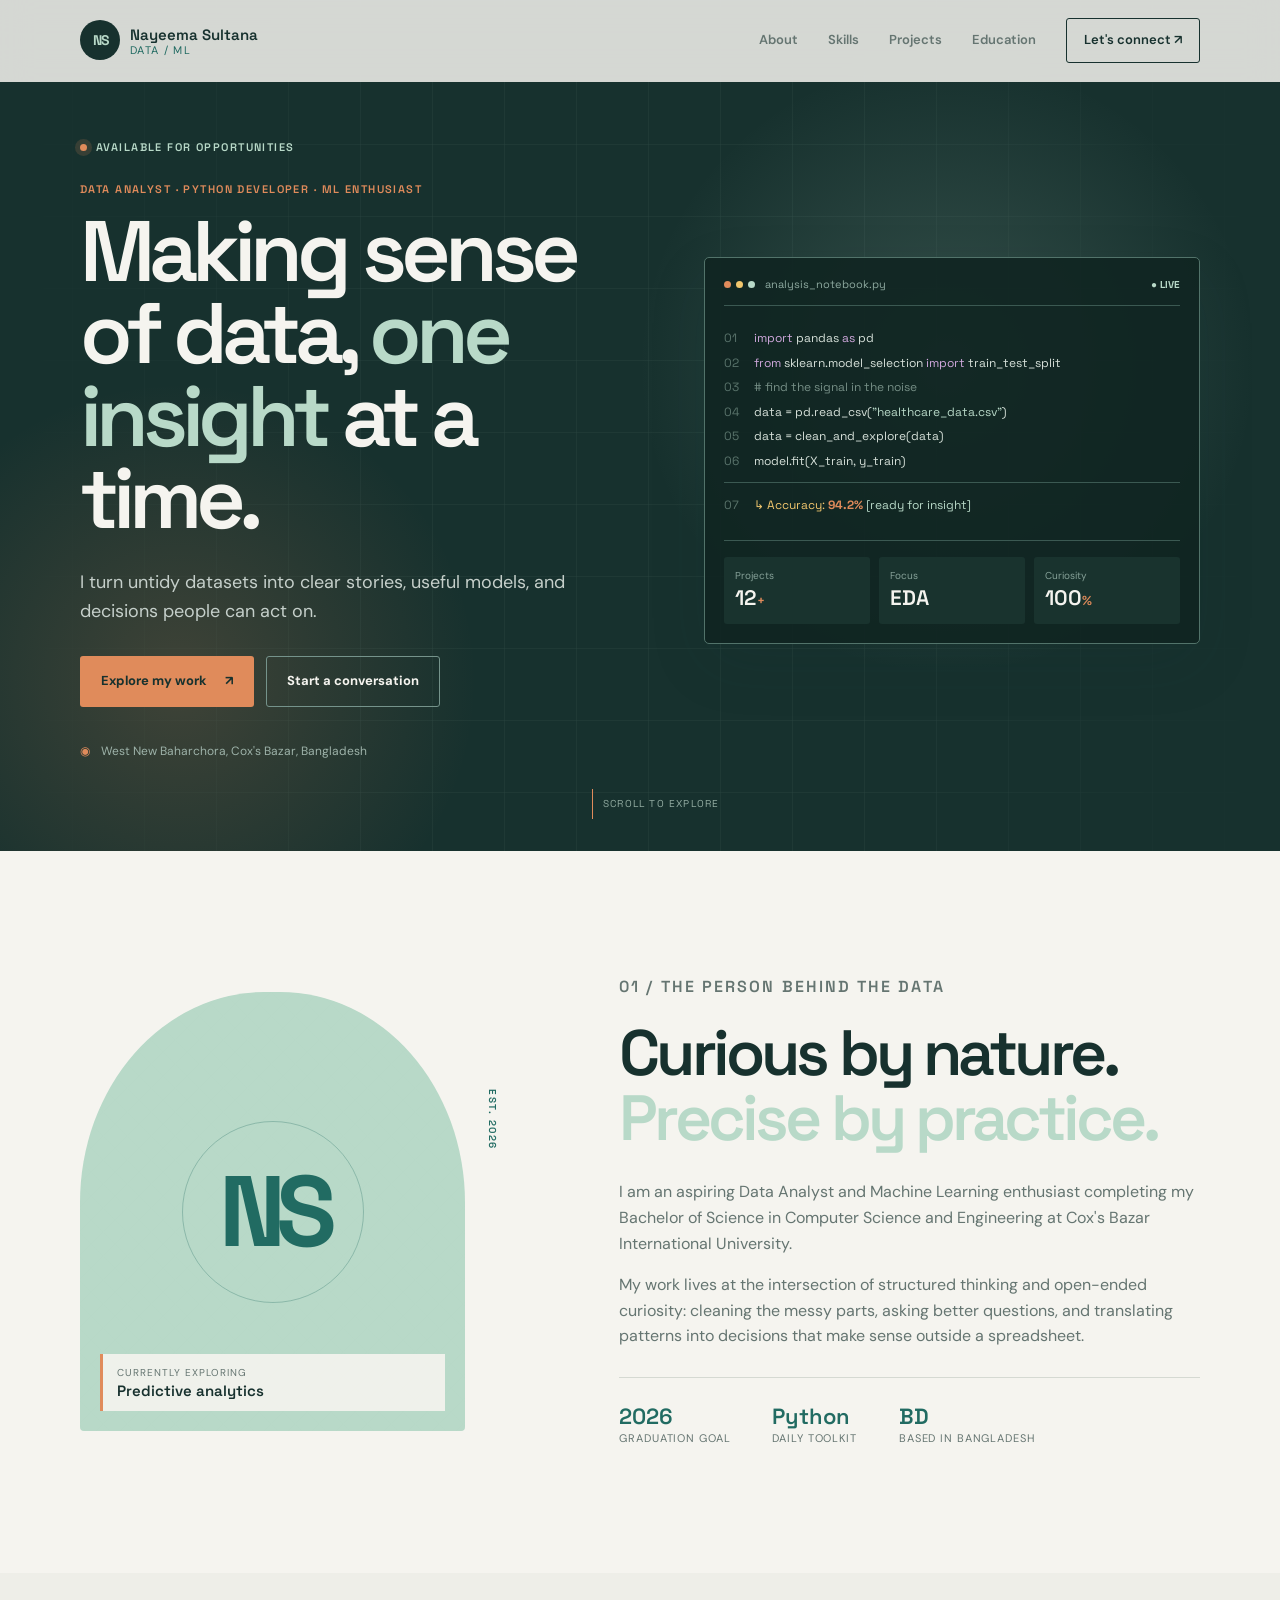
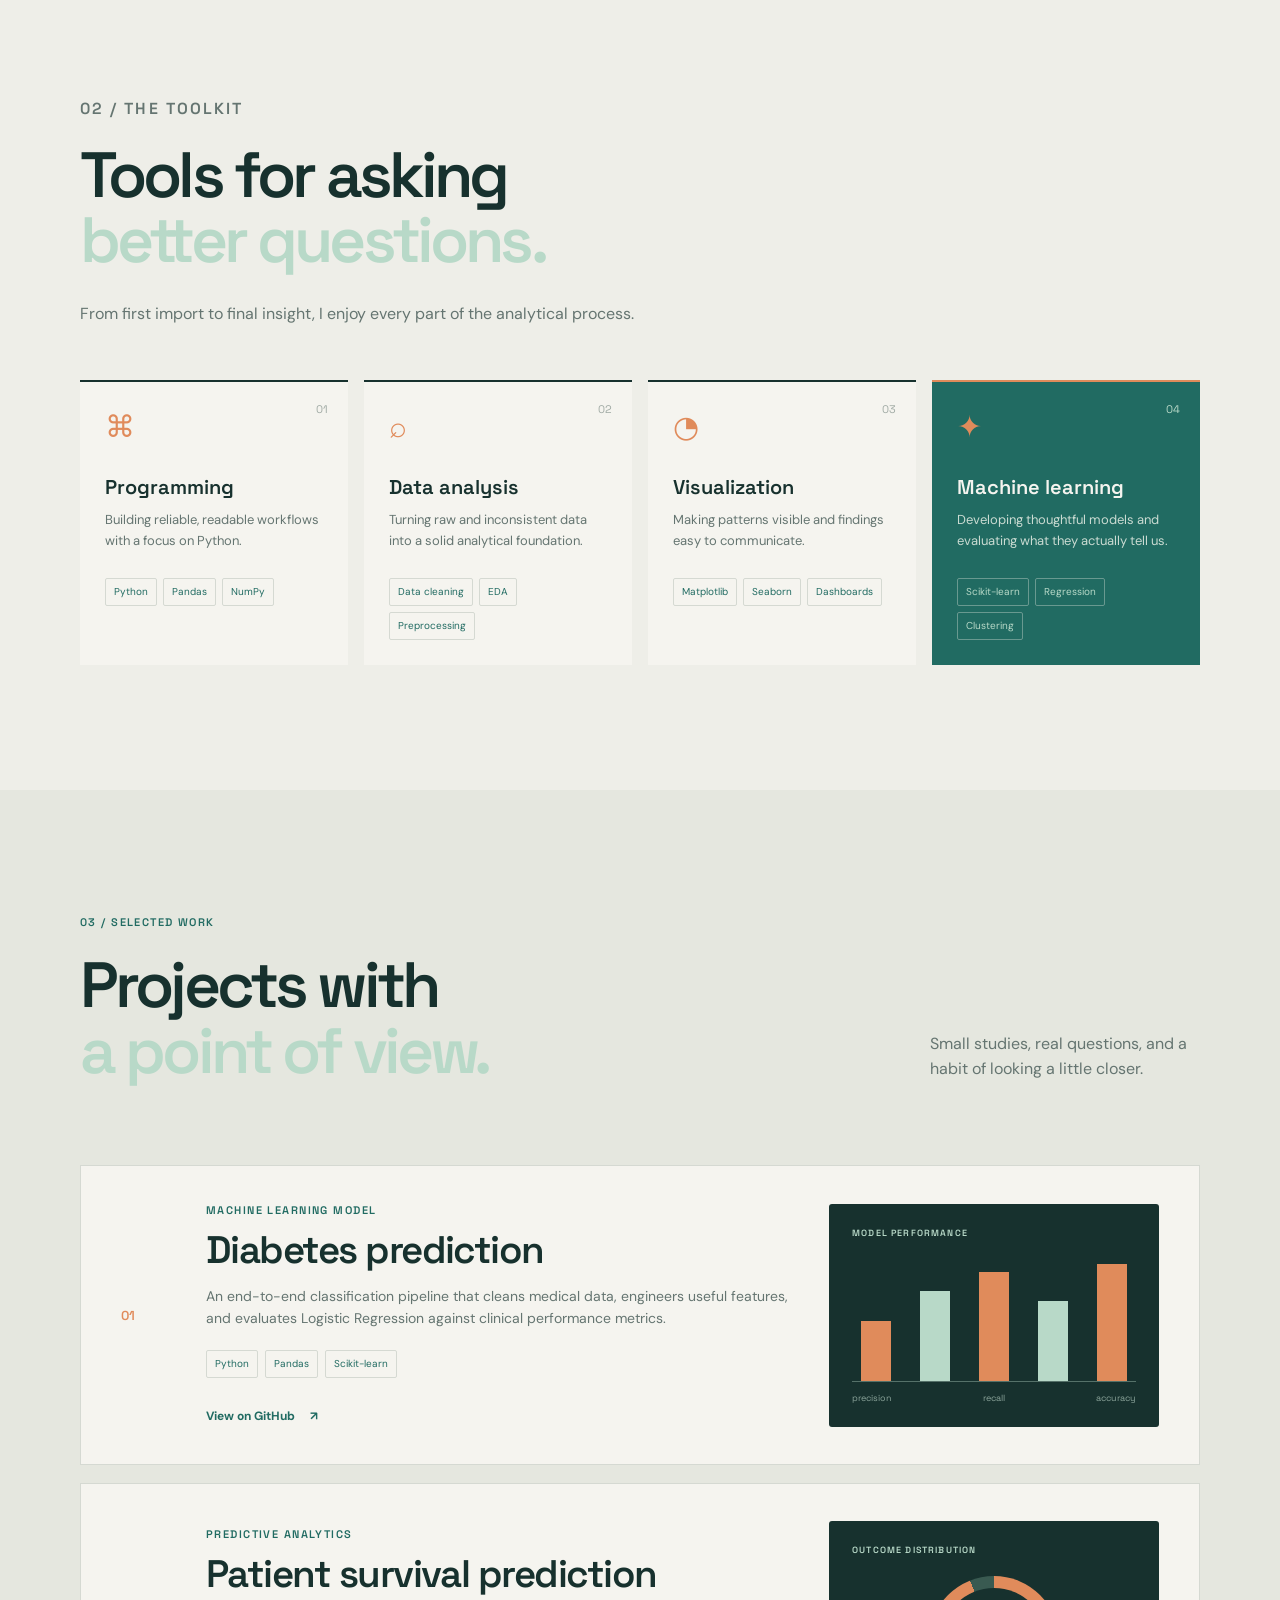
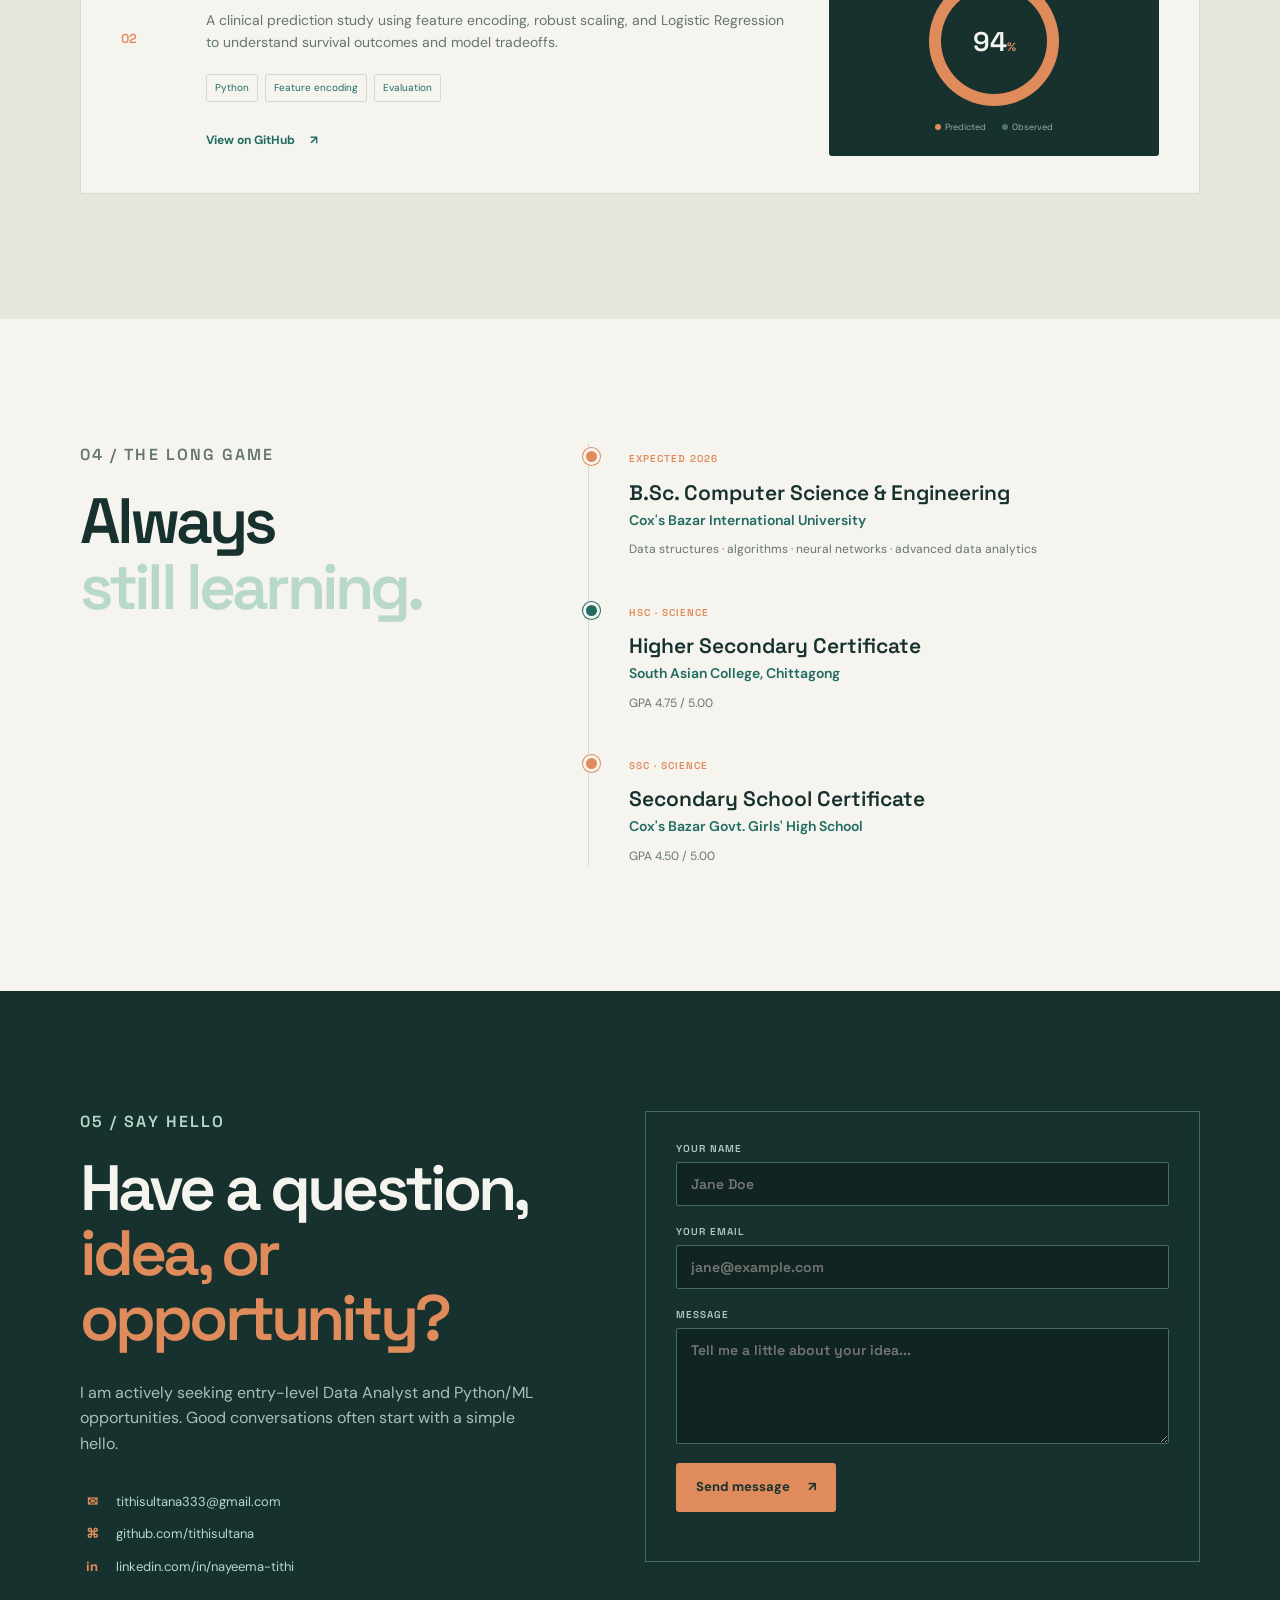
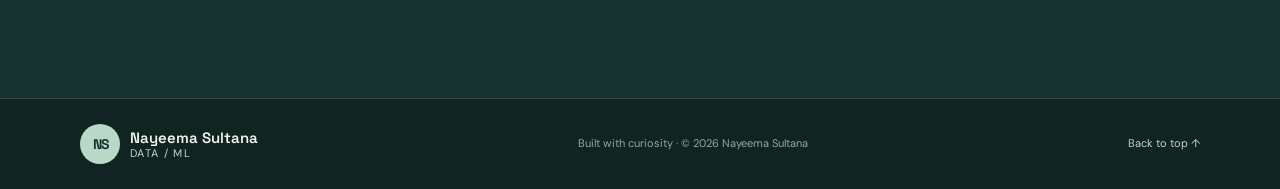
==== index.html @ 0ee525f5 "Created professional portfolio website" ====
<!doctype html>
<html lang="en">
<head>
  <meta charset="UTF-8">
  <meta name="viewport" content="width=device-width, initial-scale=1.0">
  <meta name="description" content="Portfolio of Nayeema Sultana, an aspiring data analyst and Python developer specializing in practical machine learning.">
  <meta name="theme-color" content="#102522">
  <title>Nayeema Sultana | Data Analyst &amp; ML Enthusiast</title>
  <link rel="preconnect" href="https://fonts.googleapis.com">
  <link rel="preconnect" href="https://fonts.gstatic.com" crossorigin>
  <link href="https://fonts.googleapis.com/css2?family=DM+Sans:wght@400;500;600;700&family=Space+Grotesk:wght@400;500;600;700&display=swap" rel="stylesheet">
  <link rel="stylesheet" href="style.css">
</head>
<body>
  <header class="site-header" id="top">
    <div class="container nav-wrap">
      <a class="brand" href="#top" aria-label="Nayeema Sultana home">
        <span class="brand-mark" aria-hidden="true">NS</span>
        <span class="brand-copy"><strong>Nayeema Sultana</strong><small>Data / ML</small></span>
      </a>
      <button class="menu-toggle" id="menu-toggle" type="button" aria-expanded="false" aria-controls="site-nav">
        <span class="sr-only">Toggle navigation</span><span class="menu-icon"></span>
      </button>
      <nav class="site-nav" id="site-nav" aria-label="Primary navigation">
        <a href="#about">About</a><a href="#skills">Skills</a><a href="#projects">Projects</a><a href="#education">Education</a><a class="nav-cta" href="#contact">Let's connect <span aria-hidden="true">↗</span></a>
      </nav>
    </div>
  </header>

  <main>
    <section class="hero" aria-labelledby="hero-title">
      <div class="hero-grid" aria-hidden="true"></div>
      <div class="container hero-layout">
        <div class="hero-copy reveal">
          <p class="eyebrow"><span class="status-dot"></span> Available for opportunities</p>
          <p class="kicker">Data analyst · Python developer · ML enthusiast</p>
          <h1 id="hero-title">Making sense of data, <em>one insight</em> at a time.</h1>
          <p class="hero-lede">I turn untidy datasets into clear stories, useful models, and decisions people can act on.</p>
          <div class="hero-actions"><a class="button button-primary" href="#projects">Explore my work <span aria-hidden="true">↗</span></a><a class="button button-quiet" href="#contact">Start a conversation</a></div>
          <p class="location"><span aria-hidden="true">◉</span> West New Baharchora, Cox's Bazar, Bangladesh</p>
        </div>
        <div class="workspace reveal reveal-delay" aria-label="Analytics workspace preview">
          <div class="workspace-top"><div class="window-dots"><i></i><i></i><i></i></div><span>analysis_notebook.py</span><b>● live</b></div>
          <div class="code-lines" aria-hidden="true">
            <p><span class="line-no">01</span><span class="purple">import</span> pandas <span class="purple">as</span> pd</p>
            <p><span class="line-no">02</span><span class="purple">from</span> sklearn.model_selection <span class="purple">import</span> train_test_split</p>
            <p class="comment"><span class="line-no">03</span># find the signal in the noise</p>
            <p><span class="line-no">04</span>data = pd.read_csv(<span class="green">"healthcare_data.csv"</span>)</p>
            <p><span class="line-no">05</span>data = clean_and_explore(data)</p>
            <p><span class="line-no">06</span>model.fit(X_train, y_train)</p>
            <p class="result"><span class="line-no">07</span>↳ Accuracy: <strong>94.2%</strong> <span class="green">[ready for insight]</span></p>
          </div>
          <div class="workspace-stats"><div><small>Projects</small><strong>12<span>+</span></strong></div><div><small>Focus</small><strong>EDA</strong></div><div><small>Curiosity</small><strong>100<span>%</span></strong></div></div>
        </div>
      </div>
      <a class="scroll-cue" href="#about" aria-label="Scroll to about section"><span></span> Scroll to explore</a>
    </section>

    <section class="section about" id="about" aria-labelledby="about-title">
      <div class="container about-layout">
        <div class="portrait-wrap reveal"><div class="portrait"><div class="portrait-grid"></div><span class="portrait-initials">NS</span><div class="portrait-caption"><span>Currently exploring</span><strong>Predictive analytics</strong></div></div><span class="orbit-label">EST. 2026</span></div>
        <div class="section-copy reveal reveal-delay"><p class="section-label">01 / The person behind the data</p><h2 id="about-title">Curious by nature.<br><em>Precise by practice.</em></h2><p>I am an aspiring Data Analyst and Machine Learning enthusiast completing my Bachelor of Science in Computer Science and Engineering at Cox's Bazar International University.</p><p>My work lives at the intersection of structured thinking and open-ended curiosity: cleaning the messy parts, asking better questions, and translating patterns into decisions that make sense outside a spreadsheet.</p><div class="fact-row"><div><strong>2026</strong><span>Graduation goal</span></div><div><strong>Python</strong><span>Daily toolkit</span></div><div><strong>BD</strong><span>Based in Bangladesh</span></div></div></div>
      </div>
    </section>

    <section class="section skills" id="skills" aria-labelledby="skills-title">
      <div class="container"><div class="section-heading reveal"><p class="section-label">02 / The toolkit</p><h2 id="skills-title">Tools for asking<br><em>better questions.</em></h2><p>From first import to final insight, I enjoy every part of the analytical process.</p></div><div class="skills-grid">
        <article class="skill-card reveal"><span class="skill-number">01</span><div class="skill-icon">⌘</div><h3>Programming</h3><p>Building reliable, readable workflows with a focus on Python.</p><div class="tags"><span>Python</span><span>Pandas</span><span>NumPy</span></div></article>
        <article class="skill-card reveal reveal-delay"><span class="skill-number">02</span><div class="skill-icon">⌕</div><h3>Data analysis</h3><p>Turning raw and inconsistent data into a solid analytical foundation.</p><div class="tags"><span>Data cleaning</span><span>EDA</span><span>Preprocessing</span></div></article>
        <article class="skill-card reveal reveal-delay-2"><span class="skill-number">03</span><div class="skill-icon">◔</div><h3>Visualization</h3><p>Making patterns visible and findings easy to communicate.</p><div class="tags"><span>Matplotlib</span><span>Seaborn</span><span>Dashboards</span></div></article>
        <article class="skill-card skill-card-accent reveal reveal-delay-3"><span class="skill-number">04</span><div class="skill-icon">✦</div><h3>Machine learning</h3><p>Developing thoughtful models and evaluating what they actually tell us.</p><div class="tags"><span>Scikit-learn</span><span>Regression</span><span>Clustering</span></div></article>
      </div></div>
    </section>

    <section class="section projects" id="projects" aria-labelledby="projects-title">
      <div class="container"><div class="section-heading project-heading reveal"><div><p class="section-label">03 / Selected work</p><h2 id="projects-title">Projects with<br><em>a point of view.</em></h2></div><p>Small studies, real questions, and a habit of looking a little closer.</p></div>
        <div class="project-list">
          <article class="project reveal"><div class="project-index">01</div><div class="project-content"><p class="project-type">Machine learning model</p><h3>Diabetes prediction</h3><p>An end-to-end classification pipeline that cleans medical data, engineers useful features, and evaluates Logistic Regression against clinical performance metrics.</p><div class="project-meta"><span>Python</span><span>Pandas</span><span>Scikit-learn</span></div><a class="text-link" href="https://github.com/tithisultana" target="_blank" rel="noreferrer">View on GitHub <span aria-hidden="true">↗</span></a></div><div class="project-visual diabetes-visual" aria-label="Stylized model evaluation chart"><div class="chart-label">MODEL PERFORMANCE</div><div class="chart-bars"><i style="height:48%"></i><i style="height:72%"></i><i style="height:88%"></i><i style="height:64%"></i><i style="height:94%"></i></div><div class="chart-axis"><span>precision</span><span>recall</span><span>accuracy</span></div></div></article>
          <article class="project reveal"><div class="project-index">02</div><div class="project-content"><p class="project-type">Predictive analytics</p><h3>Patient survival prediction</h3><p>A clinical prediction study using feature encoding, robust scaling, and Logistic Regression to understand survival outcomes and model tradeoffs.</p><div class="project-meta"><span>Python</span><span>Feature encoding</span><span>Evaluation</span></div><a class="text-link" href="https://github.com/tithisultana" target="_blank" rel="noreferrer">View on GitHub <span aria-hidden="true">↗</span></a></div><div class="project-visual survival-visual" aria-label="Stylized prediction distribution chart"><div class="chart-label">OUTCOME DISTRIBUTION</div><div class="ring-chart"><span>94<small>%</small></span></div><div class="ring-legend"><span><i class="legend-a"></i>Predicted</span><span><i class="legend-b"></i>Observed</span></div></div></article>
        </div>
      </div>
    </section>

    <section class="section education" id="education" aria-labelledby="education-title"><div class="container education-layout"><div class="section-heading reveal"><p class="section-label">04 / The long game</p><h2 id="education-title">Always<br><em>still learning.</em></h2></div><div class="timeline reveal reveal-delay"><article><span class="timeline-date">Expected 2026</span><h3>B.Sc. Computer Science &amp; Engineering</h3><p>Cox's Bazar International University</p><small>Data structures · algorithms · neural networks · advanced data analytics</small></article><article><span class="timeline-date">HSC · Science</span><h3>Higher Secondary Certificate</h3><p>South Asian College, Chittagong</p><small>GPA 4.75 / 5.00</small></article><article><span class="timeline-date">SSC · Science</span><h3>Secondary School Certificate</h3><p>Cox's Bazar Govt. Girls' High School</p><small>GPA 4.50 / 5.00</small></article></div></div></section>

    <section class="contact" id="contact" aria-labelledby="contact-title"><div class="container contact-layout"><div class="contact-copy reveal"><p class="section-label">05 / Say hello</p><h2 id="contact-title">Have a question,<br><em>idea, or opportunity?</em></h2><p>I am actively seeking entry-level Data Analyst and Python/ML opportunities. Good conversations often start with a simple hello.</p><div class="contact-links"><a href="mailto:tithisultana333@gmail.com"><span>✉</span> tithisultana333@gmail.com</a><a href="https://github.com/tithisultana" target="_blank" rel="noreferrer"><span>⌘</span> github.com/tithisultana</a><a href="https://www.linkedin.com/in/nayeema-tithi-5b7269330" target="_blank" rel="noreferrer"><span>in</span> linkedin.com/in/nayeema-tithi</a></div></div><form class="contact-form reveal reveal-delay" id="contact-form"><label for="name">Your name<input id="name" name="name" type="text" autocomplete="name" required placeholder="Jane Doe"></label><label for="email">Your email<input id="email" name="email" type="email" autocomplete="email" required placeholder="jane@example.com"></label><label for="message">Message<textarea id="message" name="message" rows="5" required placeholder="Tell me a little about your idea..."></textarea></label><button class="button button-primary" type="submit">Send message <span aria-hidden="true">↗</span></button><p class="form-status" id="form-status" role="status"></p></form></div></section>
  </main>

  <footer class="site-footer"><div class="container footer-wrap"><a class="brand" href="#top"><span class="brand-mark" aria-hidden="true">NS</span><span class="brand-copy"><strong>Nayeema Sultana</strong><small>Data / ML</small></span></a><p>Built with curiosity · © 2026 Nayeema Sultana</p><a class="back-top" href="#top">Back to top ↑</a></div></footer>
  <script src="script.js"></script>
</body>
</html>
---- style.css ----
:root{--ink:#17312e;--muted:#657571;--paper:#f5f4ef;--card:#eeeee8;--line:#d5d9d2;--teal:#216b62;--mint:#b8d9c8;--orange:#e08b5b;--yellow:#f1c66d;--white:#fff;--shadow:0 20px 60px rgba(23,49,46,.1)}
*{box-sizing:border-box}html{scroll-behavior:smooth}body{margin:0;background:var(--paper);color:var(--ink);font-family:'DM Sans',sans-serif;line-height:1.6}a{color:inherit;text-decoration:none}button,input,textarea{font:inherit}.container{width:min(1120px,calc(100% - 48px));margin-inline:auto}.sr-only{position:absolute;width:1px;height:1px;padding:0;margin:-1px;overflow:hidden;clip:rect(0,0,0,0);white-space:nowrap;border:0}.site-header{position:fixed;inset:0 0 auto;z-index:10;padding:18px 0;background:rgba(245,244,239,.86);backdrop-filter:blur(16px);border-bottom:1px solid transparent;transition:.3s}.site-header.scrolled{border-color:var(--line);padding-block:12px;box-shadow:0 8px 30px rgba(23,49,46,.06)}.nav-wrap,.footer-wrap{display:flex;align-items:center;justify-content:space-between}.brand{display:flex;align-items:center;gap:10px}.brand-mark{display:grid;place-items:center;width:40px;height:40px;background:var(--ink);color:var(--mint);font:700 14px 'Space Grotesk';letter-spacing:-1px;border-radius:50%}.brand-copy{display:grid;line-height:1.15}.brand-copy strong{font:600 15px 'Space Grotesk'}.brand-copy small{font-size:11px;color:var(--teal);letter-spacing:.12em;text-transform:uppercase}.site-nav{display:flex;align-items:center;gap:30px;font-size:13px;font-weight:600;color:var(--muted)}.site-nav a{transition:color .2s}.site-nav a:hover{color:var(--teal)}.nav-cta{padding:11px 17px;border:1px solid var(--ink);color:var(--ink);border-radius:3px}.menu-toggle{display:none;background:none;border:0;color:var(--ink);padding:8px}.menu-icon,.menu-icon:before,.menu-icon:after{display:block;width:23px;height:2px;background:currentColor;transition:.2s}.menu-icon:before,.menu-icon:after{content:'';position:relative}.menu-icon:before{top:-7px}.menu-icon:after{top:5px}
.hero{position:relative;display:flex;min-height:760px;align-items:center;overflow:hidden;background:var(--ink);color:var(--paper);padding:140px 0 90px}.hero:before{content:'';position:absolute;inset:0;background:radial-gradient(circle at 74% 43%,rgba(184,217,200,.19),transparent 29%),radial-gradient(circle at 14% 80%,rgba(224,139,91,.2),transparent 23%)}.hero-grid{position:absolute;inset:0;opacity:.12;background-image:linear-gradient(rgba(184,217,200,.4) 1px,transparent 1px),linear-gradient(90deg,rgba(184,217,200,.4) 1px,transparent 1px);background-size:72px 72px;mask-image:linear-gradient(90deg,transparent,black 30%,black 70%,transparent)}.hero-layout{position:relative;display:grid;grid-template-columns:1.05fr .95fr;gap:75px;align-items:center}.hero-copy{max-width:615px}.eyebrow,.kicker,.section-label,.project-type,.chart-label{font:600 11px 'Space Grotesk';letter-spacing:.13em;text-transform:uppercase}.eyebrow{display:flex;align-items:center;gap:9px;color:var(--mint);margin:0 0 28px}.status-dot{width:7px;height:7px;border-radius:50%;background:var(--orange);box-shadow:0 0 0 5px rgba(224,139,91,.16)}.kicker{color:var(--orange);margin:0 0 15px}.hero h1{max-width:680px;margin:0;font:600 clamp(3.3rem,6.7vw,6rem)/.96 'Space Grotesk';letter-spacing:-.07em}.hero h1 em,.section-heading em,.section-copy em,.contact h2 em{color:var(--mint);font-style:normal}.hero-lede{max-width:500px;color:#c5cfca;font-size:18px;margin:28px 0 30px}.hero-actions{display:flex;flex-wrap:wrap;gap:12px}.button{display:inline-flex;align-items:center;justify-content:center;gap:18px;padding:14px 20px;border:1px solid transparent;border-radius:3px;font-weight:700;font-size:13px;cursor:pointer;transition:.25s}.button-primary{background:var(--orange);color:var(--ink)}.button-primary:hover{background:var(--yellow);transform:translateY(-2px)}.button-quiet{border-color:#75938b;color:var(--paper)}.button-quiet:hover{border-color:var(--mint);color:var(--mint)}.location{color:#9db2a9;font-size:12px;margin:35px 0 0}.location span{color:var(--orange);margin-right:8px}.workspace{background:#102522e8;border:1px solid #52736a;border-radius:5px;padding:19px;box-shadow:var(--shadow);transform:rotate(2deg)}.workspace-top{display:flex;align-items:center;gap:10px;border-bottom:1px solid #3b5952;padding-bottom:14px;color:#8eaaa0;font:11px 'Space Grotesk'}.workspace-top>span{flex:1}.workspace-top b{color:var(--mint);font-size:10px;text-transform:uppercase}.window-dots{display:flex;gap:5px}.window-dots i{width:7px;height:7px;border-radius:50%;background:var(--orange)}.window-dots i:nth-child(2){background:var(--yellow)}.window-dots i:nth-child(3){background:var(--mint)}.code-lines{padding:20px 0 23px;font:12px/2.05 'Space Grotesk';color:#d7e1da}.code-lines p{margin:0}.line-no{display:inline-block;width:30px;color:#59736b}.purple{color:#d0a8dd}.green{color:var(--mint)}.comment{color:#758e85}.result{border-top:1px solid #3b5952;padding-top:10px;margin-top:8px!important;color:var(--yellow)}.result strong{color:var(--orange)}.workspace-stats{display:grid;grid-template-columns:repeat(3,1fr);gap:9px;border-top:1px solid #3b5952;padding-top:16px}.workspace-stats div{background:#19332e;padding:11px;border-radius:3px}.workspace-stats small{display:block;color:#86a198;font-size:10px}.workspace-stats strong{font:600 21px 'Space Grotesk';color:var(--paper)}.workspace-stats strong span{font-size:13px;color:var(--orange)}.scroll-cue{position:absolute;bottom:32px;left:calc(50% - 48px);color:#91aaa0;font:10px 'Space Grotesk';letter-spacing:.12em;text-transform:uppercase;display:flex;align-items:center;gap:10px}.scroll-cue span{height:30px;width:1px;background:var(--orange)}
.section{padding:125px 0}.about-layout{display:grid;grid-template-columns:.85fr 1.15fr;gap:110px;align-items:center}.portrait-wrap{position:relative;max-width:385px}.portrait{aspect-ratio:1/1.14;position:relative;display:flex;align-items:center;justify-content:center;overflow:hidden;background:var(--mint);border-radius:48% 48% 4px 4px}.portrait:after{content:'';position:absolute;width:180px;height:180px;border:1px solid rgba(33,107,98,.3);border-radius:50%}.portrait-grid{position:absolute;inset:0;opacity:.35;background:linear-gradient(135deg,transparent 46%,rgba(33,107,98,.25) 47%,transparent 48%),linear-gradient(45deg,transparent 46%,rgba(33,107,98,.25) 47%,transparent 48%);background-size:24px 24px}.portrait-initials{position:relative;z-index:1;font:700 100px 'Space Grotesk';letter-spacing:-.1em;color:var(--teal)}.portrait-caption{position:absolute;z-index:2;bottom:20px;left:20px;right:20px;background:rgba(245,244,239,.9);padding:11px 14px;border-left:3px solid var(--orange)}.portrait-caption span,.portrait-caption strong{display:block}.portrait-caption span{font-size:10px;text-transform:uppercase;color:var(--muted);letter-spacing:.1em}.portrait-caption strong{font:600 15px 'Space Grotesk'}.orbit-label{position:absolute;right:-34px;top:22%;writing-mode:vertical-rl;color:var(--teal);font:600 10px 'Space Grotesk';letter-spacing:.15em}.section-label{color:var(--teal);margin:0 0 24px}.section-copy h2,.section-heading h2,.contact h2{font:600 clamp(2.5rem,5vw,4.3rem)/1.02 'Space Grotesk';letter-spacing:-.06em;margin:0 0 28px}.section-copy p,.section-heading>p,.contact-copy>p{color:var(--muted);max-width:590px;font-size:16px}.fact-row{display:flex;gap:42px;padding-top:24px;margin-top:28px;border-top:1px solid var(--line)}.fact-row strong,.fact-row span{display:block}.fact-row strong{font:600 22px 'Space Grotesk';color:var(--teal)}.fact-row span{font-size:11px;color:var(--muted);text-transform:uppercase;letter-spacing:.08em}.skills{background:var(--card)}.section-heading{max-width:620px;margin-bottom:53px}.skills-grid{display:grid;grid-template-columns:repeat(4,1fr);gap:16px}.skill-card{position:relative;background:var(--paper);padding:25px;min-height:280px;border-top:2px solid var(--ink);transition:.25s}.skill-card:hover{transform:translateY(-6px);box-shadow:var(--shadow)}.skill-card-accent{background:var(--teal);color:var(--paper);border-color:var(--orange)}.skill-number{position:absolute;right:20px;top:20px;color:#a0aaa4;font:11px 'Space Grotesk'}.skill-card-accent .skill-number{color:var(--mint)}.skill-icon{color:var(--orange);font:30px 'Space Grotesk';margin-bottom:28px}.skill-card h3{font:600 20px 'Space Grotesk';margin:0 0 10px}.skill-card p{font-size:13px;color:var(--muted);margin:0 0 27px}.skill-card-accent p{color:#cadbd2}.tags{display:flex;flex-wrap:wrap;gap:6px}.tags span,.project-meta span{padding:5px 8px;border:1px solid var(--line);font-size:10px;color:var(--teal);border-radius:2px}.skill-card-accent .tags span{border-color:#699990;color:var(--mint)}
.projects{background:#e5e7df}.project-heading{display:flex;justify-content:space-between;align-items:end;max-width:none}.project-heading>p{max-width:270px;margin:0 0 30px}.project-list{display:grid;gap:18px}.project{display:grid;grid-template-columns:55px 1fr 330px;gap:30px;background:var(--paper);padding:37px 40px;border:1px solid var(--line);align-items:center}.project-index{color:var(--orange);font:600 13px 'Space Grotesk'}.project-type{color:var(--teal);margin:0 0 12px}.project h3{font:600 clamp(1.6rem,3vw,2.4rem)/1.1 'Space Grotesk';letter-spacing:-.04em;margin:0 0 14px}.project-content>p:not(.project-type){color:var(--muted);font-size:14px;max-width:590px;margin:0 0 20px}.project-meta{display:flex;flex-wrap:wrap;gap:7px;margin-bottom:24px}.text-link{color:var(--teal);font-weight:700;font-size:12px}.text-link span{margin-left:12px}.project-visual{min-height:220px;background:var(--ink);padding:23px;color:var(--paper);border-radius:3px;position:relative}.chart-label{color:var(--mint);font-size:9px}.chart-bars{display:flex;height:125px;align-items:end;justify-content:space-around;gap:12px;border-bottom:1px solid #557169;margin-top:18px}.chart-bars i{width:30px;background:var(--orange);display:block}.chart-bars i:nth-child(2n){background:var(--mint)}.chart-axis{display:flex;justify-content:space-between;color:#8ca59b;font:9px 'Space Grotesk';margin-top:10px}.ring-chart{display:grid;place-items:center;width:130px;height:130px;margin:20px auto 15px;border-radius:50%;background:conic-gradient(var(--orange) 0 94%,#395a51 94%);position:relative}.ring-chart:after{content:'';position:absolute;inset:12px;background:var(--ink);border-radius:50%}.ring-chart span{position:relative;z-index:1;font:600 27px 'Space Grotesk'}.ring-chart small{font-size:12px;color:var(--orange)}.ring-legend{display:flex;justify-content:center;gap:16px;color:#9bb0a7;font:9px 'Space Grotesk'}.ring-legend i{display:inline-block;width:6px;height:6px;border-radius:50%;margin-right:4px;background:var(--orange)}.ring-legend .legend-b{background:#52736a}
.education{background:var(--paper)}.education-layout{display:grid;grid-template-columns:.8fr 1.2fr;gap:100px}.timeline{border-left:1px solid var(--line);padding-left:40px;display:grid;gap:38px}.timeline article{position:relative}.timeline article:before{content:'';position:absolute;left:-46px;top:4px;width:11px;height:11px;border:3px solid var(--paper);background:var(--orange);box-shadow:0 0 0 1px var(--orange);border-radius:50%}.timeline article:nth-child(2):before{background:var(--teal);box-shadow:0 0 0 1px var(--teal)}.timeline-date{color:var(--orange);font:600 10px 'Space Grotesk';letter-spacing:.1em;text-transform:uppercase}.timeline h3{font:600 21px 'Space Grotesk';margin:9px 0 3px}.timeline p{color:var(--teal);margin:0;font-size:14px;font-weight:600}.timeline small{display:block;color:var(--muted);margin-top:9px;font-size:12px}.contact{background:var(--ink);color:var(--paper);padding:120px 0}.contact-layout{display:grid;grid-template-columns:.9fr 1.1fr;gap:110px;align-items:start}.contact .section-label{color:var(--mint)}.contact h2 em{color:var(--orange)}.contact-copy>p{color:#adbeb6}.contact-links{display:grid;gap:12px;margin-top:35px}.contact-links a{color:var(--mint);font-size:13px}.contact-links span{display:inline-grid;place-items:center;width:24px;margin-right:9px;color:var(--orange);font-weight:700}.contact-form{background:#17312e;padding:30px;border:1px solid #476961;display:grid;gap:19px}.contact-form label{display:grid;gap:7px;color:#b6c7bf;font:600 10px 'Space Grotesk';letter-spacing:.1em;text-transform:uppercase}.contact-form input,.contact-form textarea{width:100%;border:1px solid #4a6b62;background:#102522;color:var(--paper);border-radius:2px;padding:12px 14px;outline:none;font-size:14px;letter-spacing:normal;text-transform:none;resize:vertical}.contact-form input:focus,.contact-form textarea:focus{border-color:var(--orange)}.contact-form .button{border:0;width:max-content}.form-status{color:var(--mint);font-size:12px;margin:0}.site-footer{background:#102522;color:#90aaa0;padding:25px 0;border-top:1px solid #304c45}.site-footer .brand-mark{background:var(--mint);color:var(--ink)}.site-footer .brand-copy strong{color:var(--paper)}.site-footer .brand-copy small{color:var(--mint)}.site-footer p{font-size:11px}.back-top{font-size:11px;color:var(--mint)}.reveal{opacity:0;transform:translateY(18px);transition:opacity .7s ease,transform .7s ease}.reveal.visible{opacity:1;transform:none}.reveal-delay{transition-delay:.12s}.reveal-delay-2{transition-delay:.22s}.reveal-delay-3{transition-delay:.32s}
@media(max-width:850px){.container{width:min(100% - 36px,620px)}.site-nav{display:none;position:absolute;top:72px;left:0;right:0;padding:20px 18px 25px;background:var(--paper);border-bottom:1px solid var(--line);box-shadow:0 15px 25px rgba(23,49,46,.08);align-items:stretch;flex-direction:column;gap:17px}.site-nav.open{display:flex}.nav-cta{text-align:center}.menu-toggle{display:block}.hero{min-height:auto;padding:150px 0 100px}.hero-layout{grid-template-columns:1fr;gap:65px}.workspace{max-width:590px;transform:none}.scroll-cue{display:none}.about-layout,.education-layout,.contact-layout{grid-template-columns:1fr;gap:55px}.portrait-wrap{margin:auto}.skills-grid{grid-template-columns:repeat(2,1fr)}.project{grid-template-columns:35px 1fr;padding:28px 25px;gap:15px}.project-visual{grid-column:2}.project-heading{display:block}.project-heading>p{margin:0}.contact-layout{gap:45px}}
@media(max-width:520px){.container{width:calc(100% - 32px)}.hero h1{font-size:3.2rem}.hero-lede{font-size:16px}.hero-actions{display:grid}.button{width:100%}.workspace{padding:14px}.code-lines{font-size:10px;overflow:auto}.workspace-stats strong{font-size:17px}.section{padding:85px 0}.section-copy h2,.section-heading h2,.contact h2{font-size:2.8rem}.fact-row{gap:17px}.fact-row strong{font-size:18px}.fact-row span{font-size:9px}.skills-grid{grid-template-columns:1fr}.skill-card{min-height:0}.project{grid-template-columns:1fr}.project-index{margin-bottom:-12px}.project-visual{grid-column:1}.project h3{font-size:1.8rem}.site-footer .footer-wrap{align-items:flex-start;gap:19px;flex-wrap:wrap}.site-footer p{order:3;width:100%;margin:0}}
@media(prefers-reduced-motion:reduce){html{scroll-behavior:auto}.reveal{opacity:1;transform:none;transition:none}.workspace,.button,.skill-card{transition:none}}
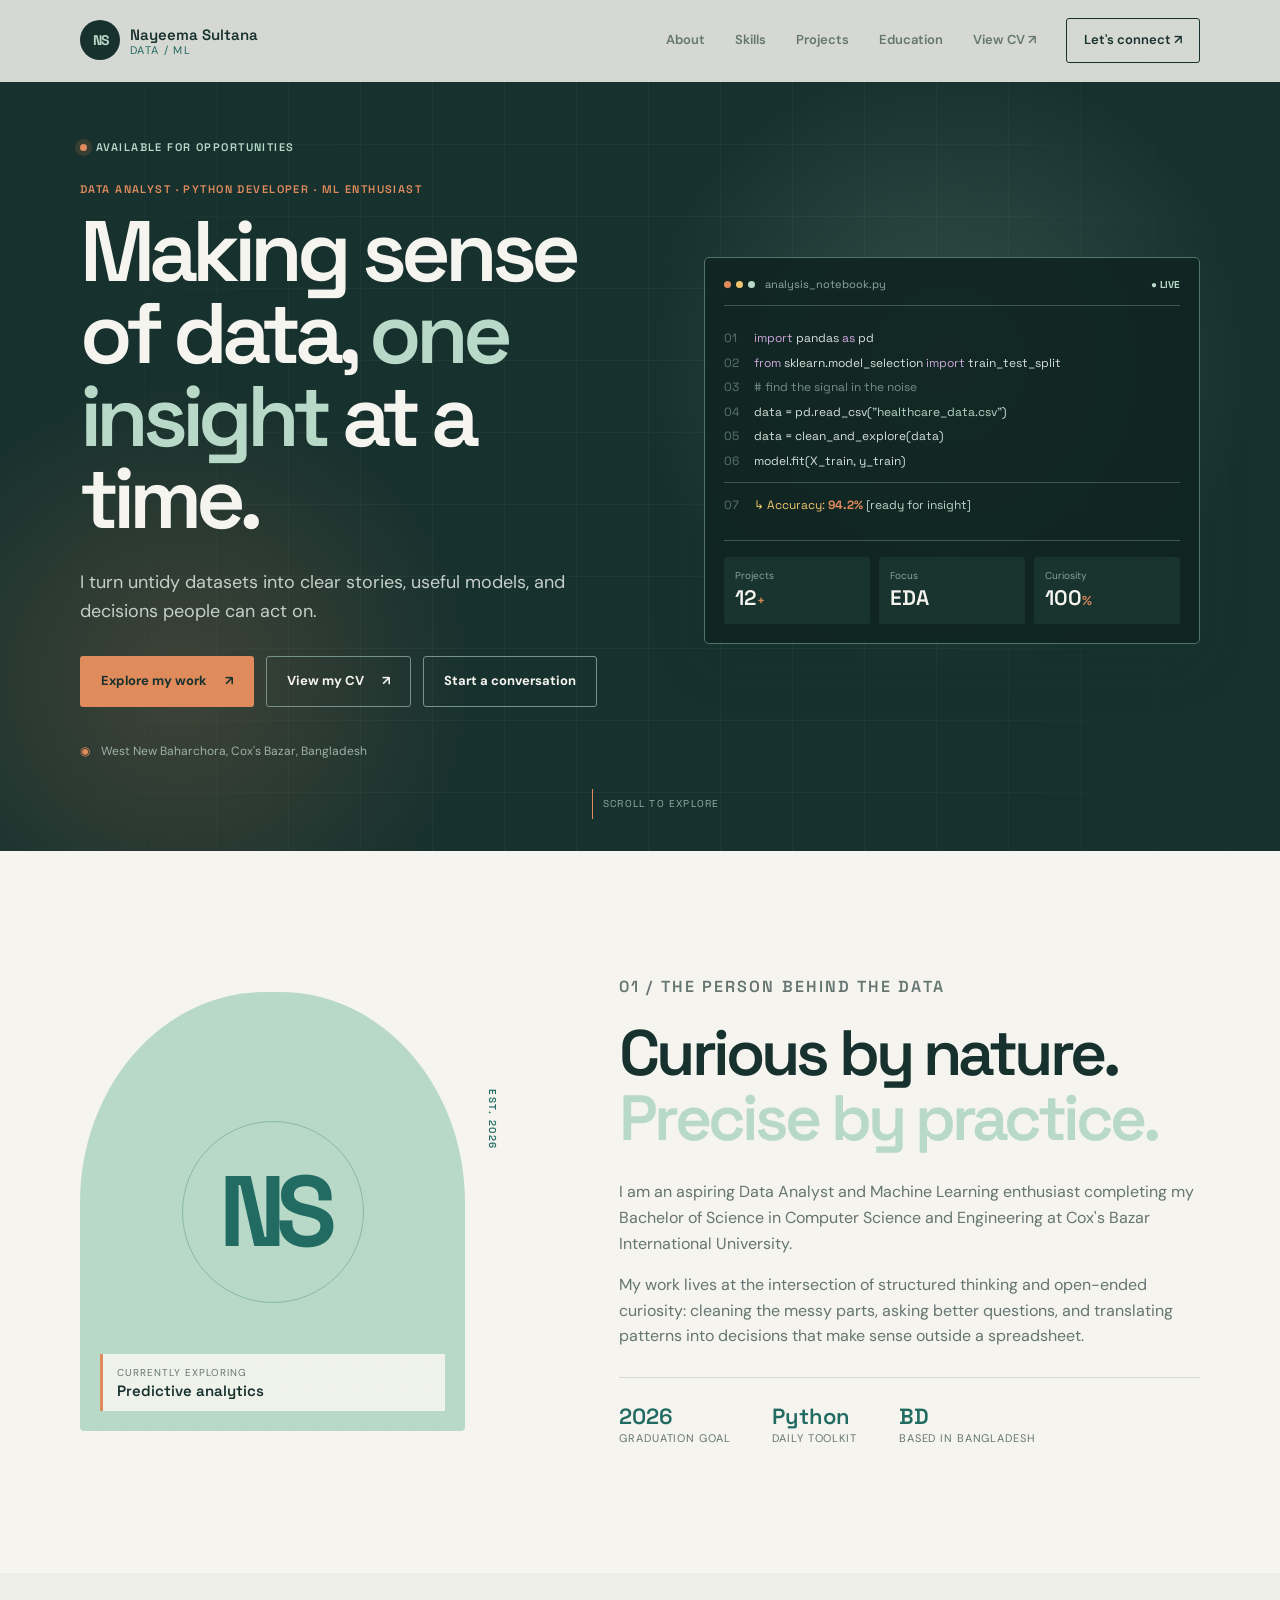
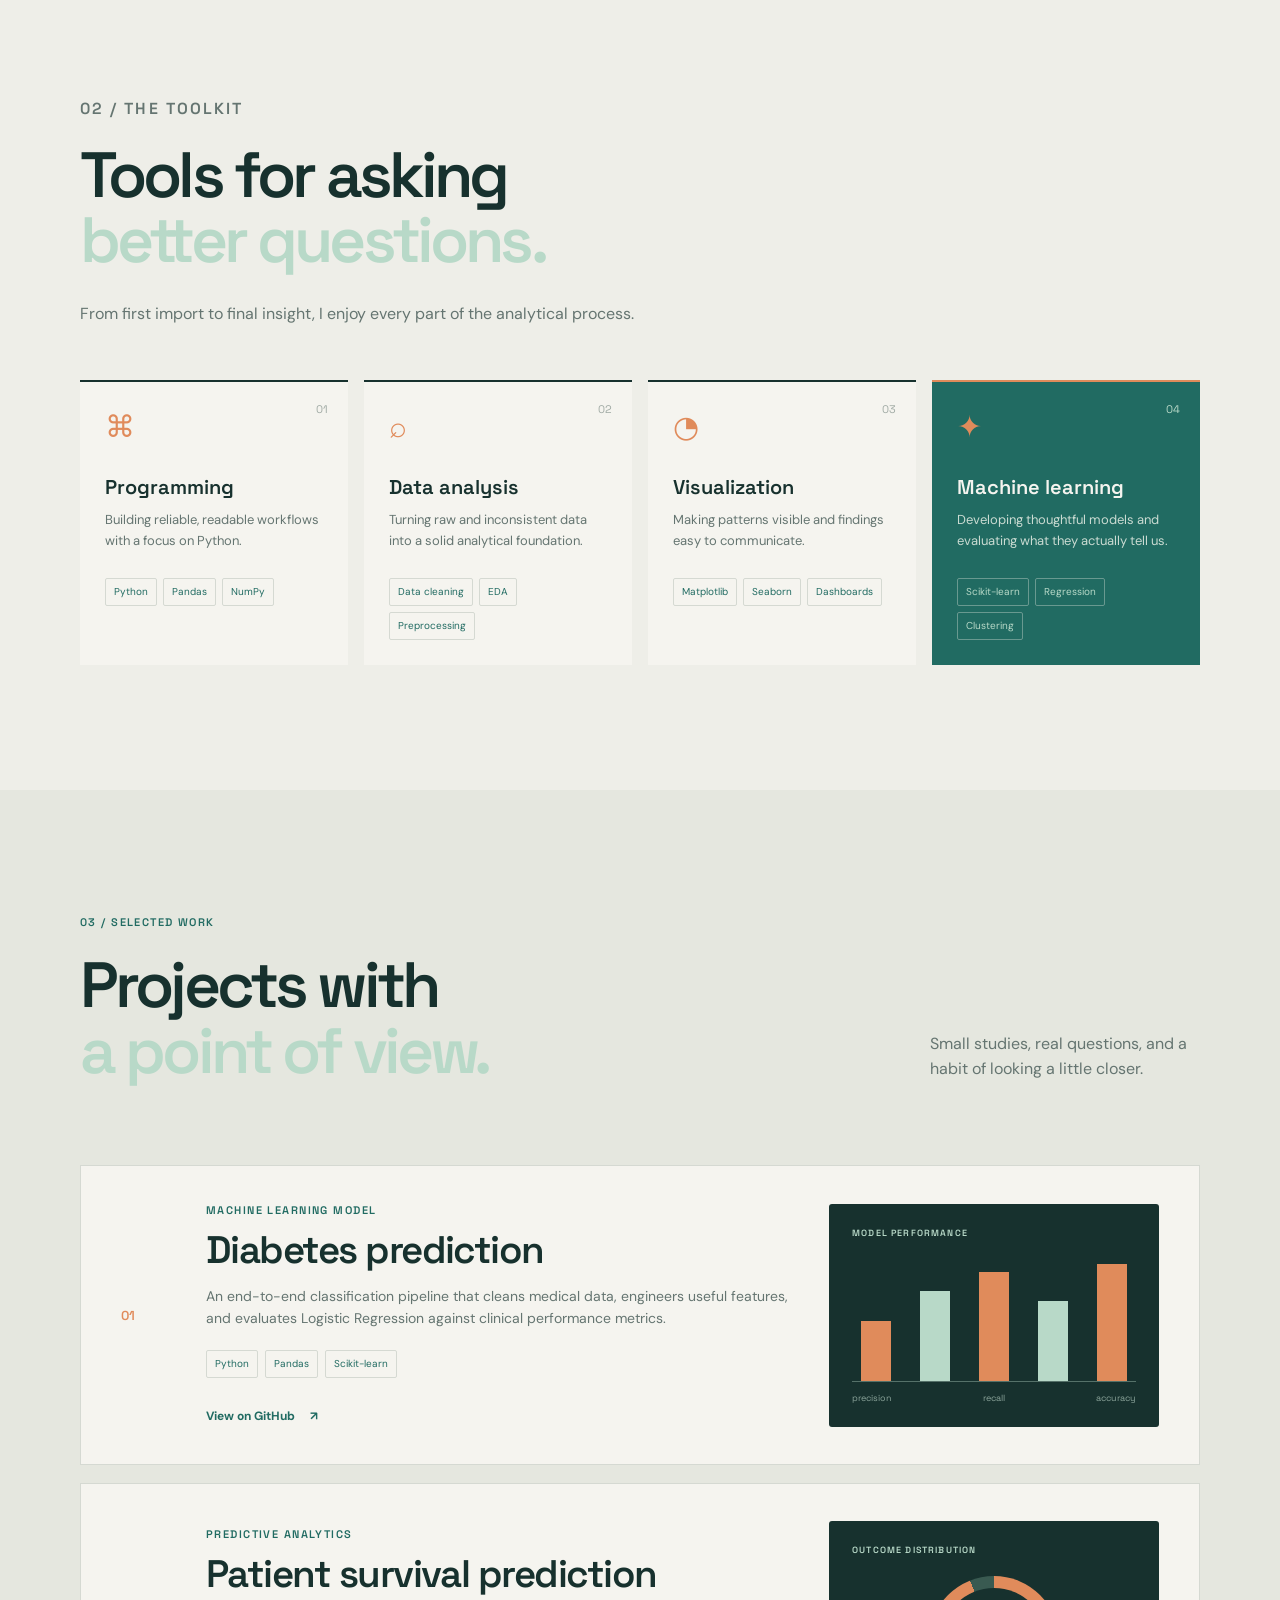
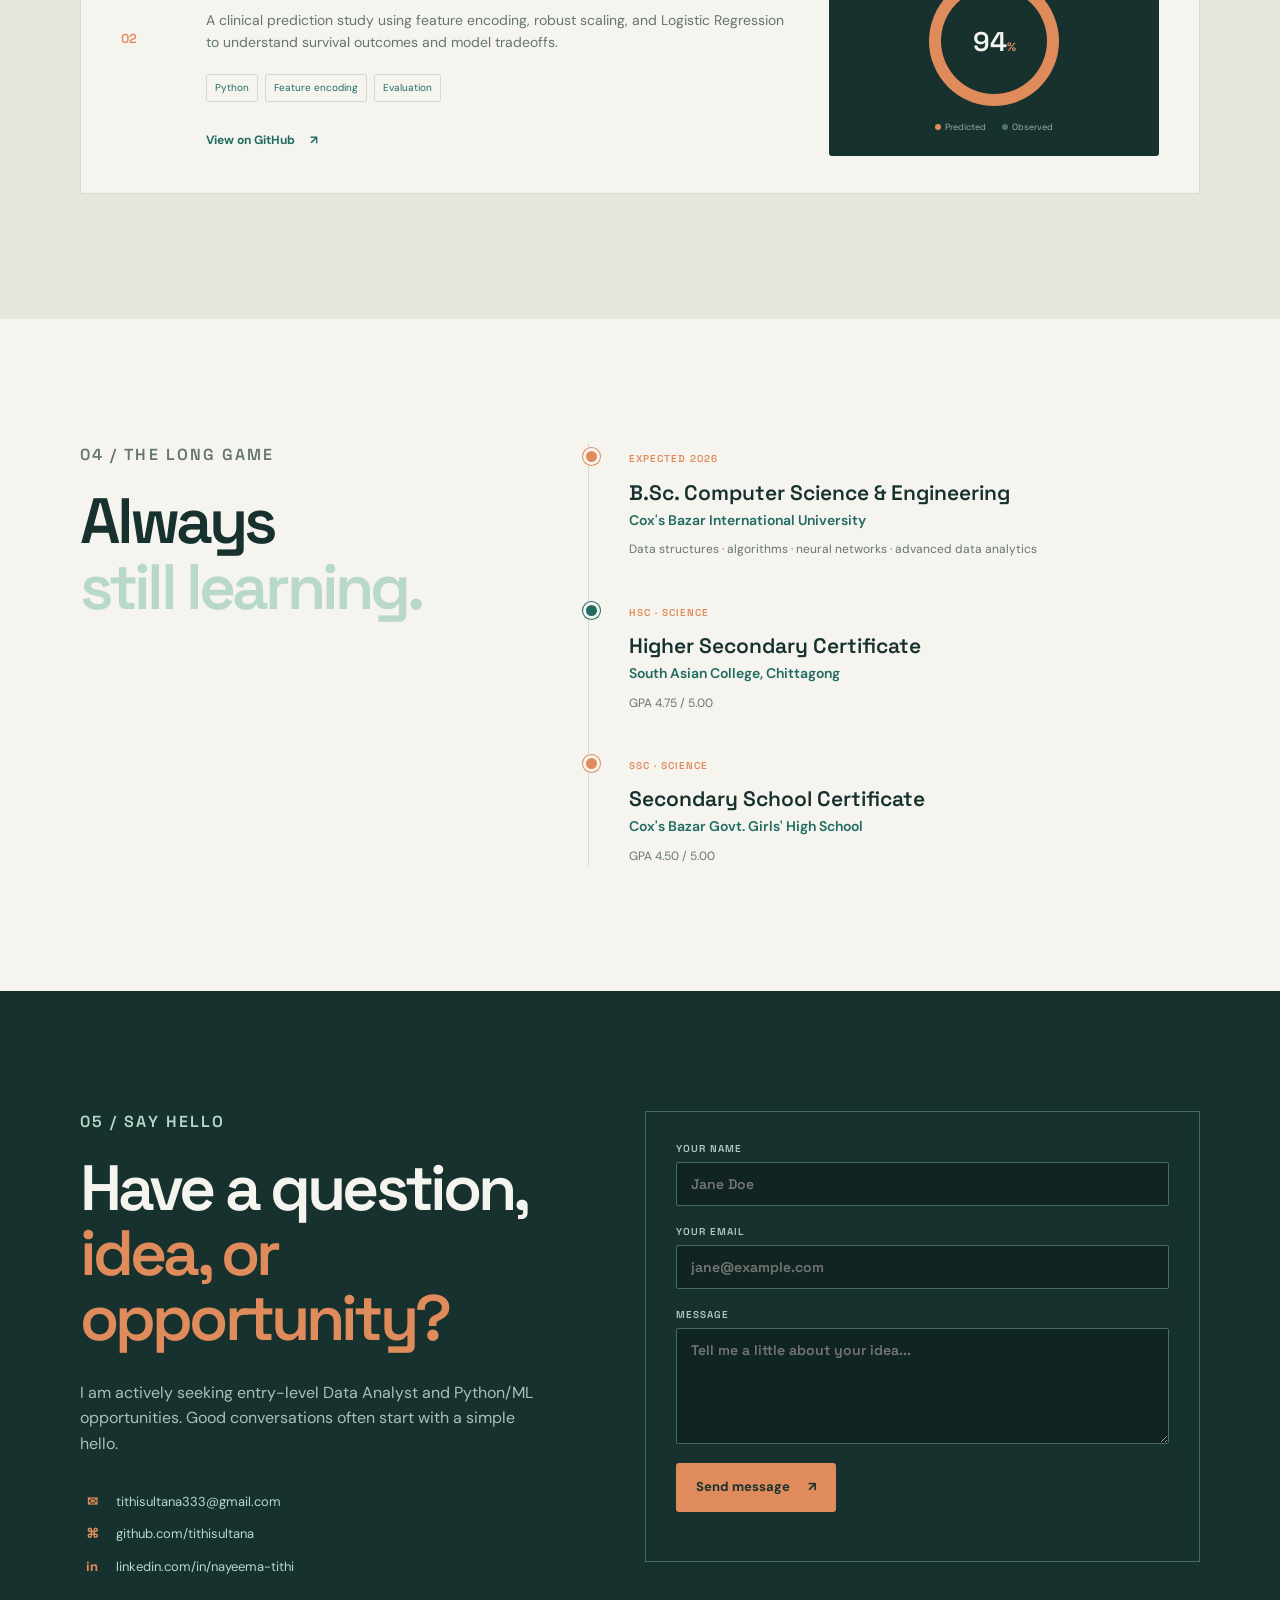
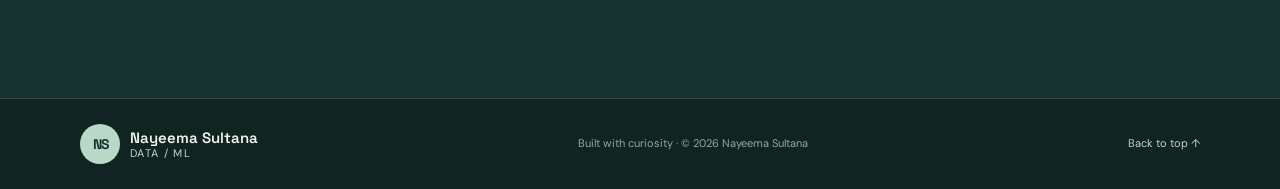
==== commit dd4801c1: "Update portfolio website" ====
--- a/index.html
+++ b/index.html
@@ -22,7 +22,7 @@
         <span class="sr-only">Toggle navigation</span><span class="menu-icon"></span>
       </button>
       <nav class="site-nav" id="site-nav" aria-label="Primary navigation">
-        <a href="#about">About</a><a href="#skills">Skills</a><a href="#projects">Projects</a><a href="#education">Education</a><a class="nav-cta" href="#contact">Let's connect <span aria-hidden="true">↗</span></a>
+        <a href="#about">About</a><a href="#skills">Skills</a><a href="#projects">Projects</a><a href="#education">Education</a><a href="cv.html">View CV <span aria-hidden="true">↗</span></a><a class="nav-cta" href="#contact">Let's connect <span aria-hidden="true">↗</span></a>
       </nav>
     </div>
   </header>
@@ -36,7 +36,7 @@
           <p class="kicker">Data analyst · Python developer · ML enthusiast</p>
           <h1 id="hero-title">Making sense of data, <em>one insight</em> at a time.</h1>
           <p class="hero-lede">I turn untidy datasets into clear stories, useful models, and decisions people can act on.</p>
-          <div class="hero-actions"><a class="button button-primary" href="#projects">Explore my work <span aria-hidden="true">↗</span></a><a class="button button-quiet" href="#contact">Start a conversation</a></div>
+          <div class="hero-actions"><a class="button button-primary" href="#projects">Explore my work <span aria-hidden="true">↗</span></a><a class="button button-quiet" href="cv.html">View my CV <span aria-hidden="true">↗</span></a><a class="button button-quiet" href="#contact">Start a conversation</a></div>
           <p class="location"><span aria-hidden="true">◉</span> West New Baharchora, Cox's Bazar, Bangladesh</p>
         </div>
         <div class="workspace reveal reveal-delay" aria-label="Analytics workspace preview">
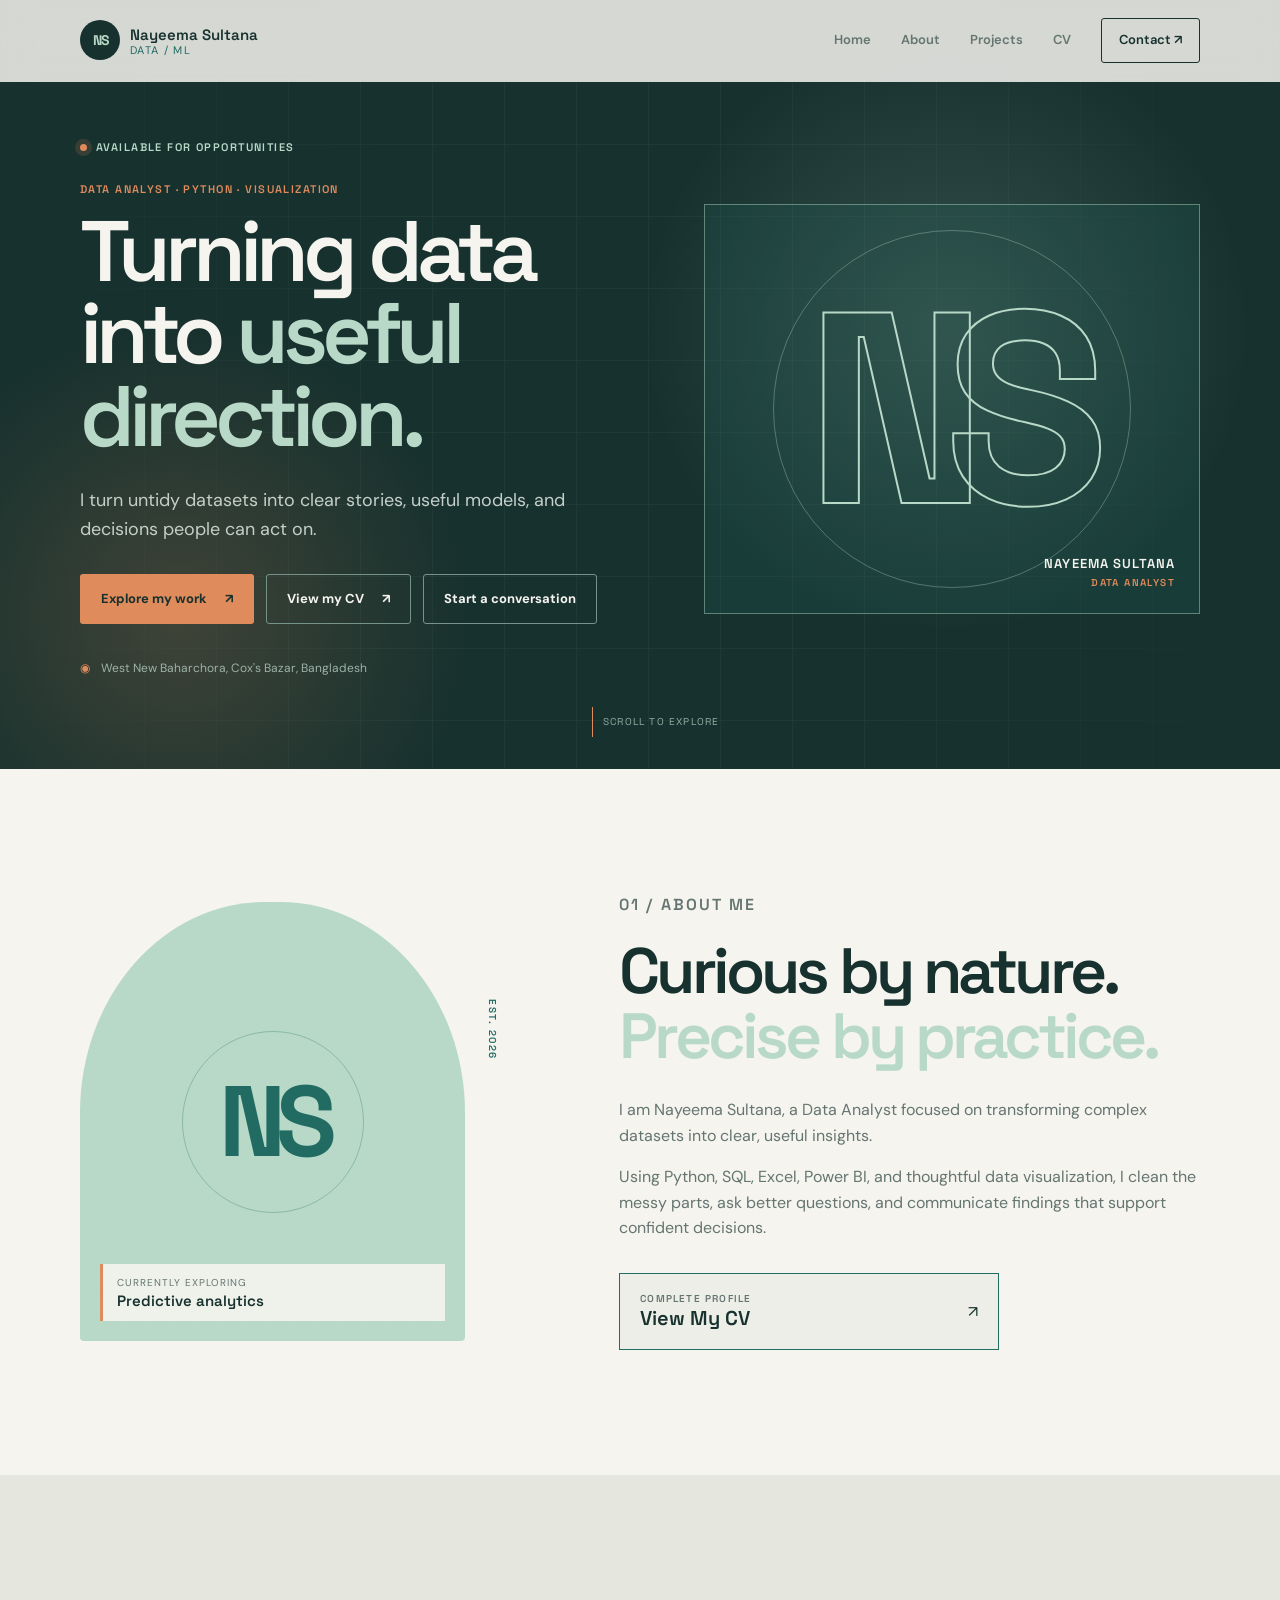
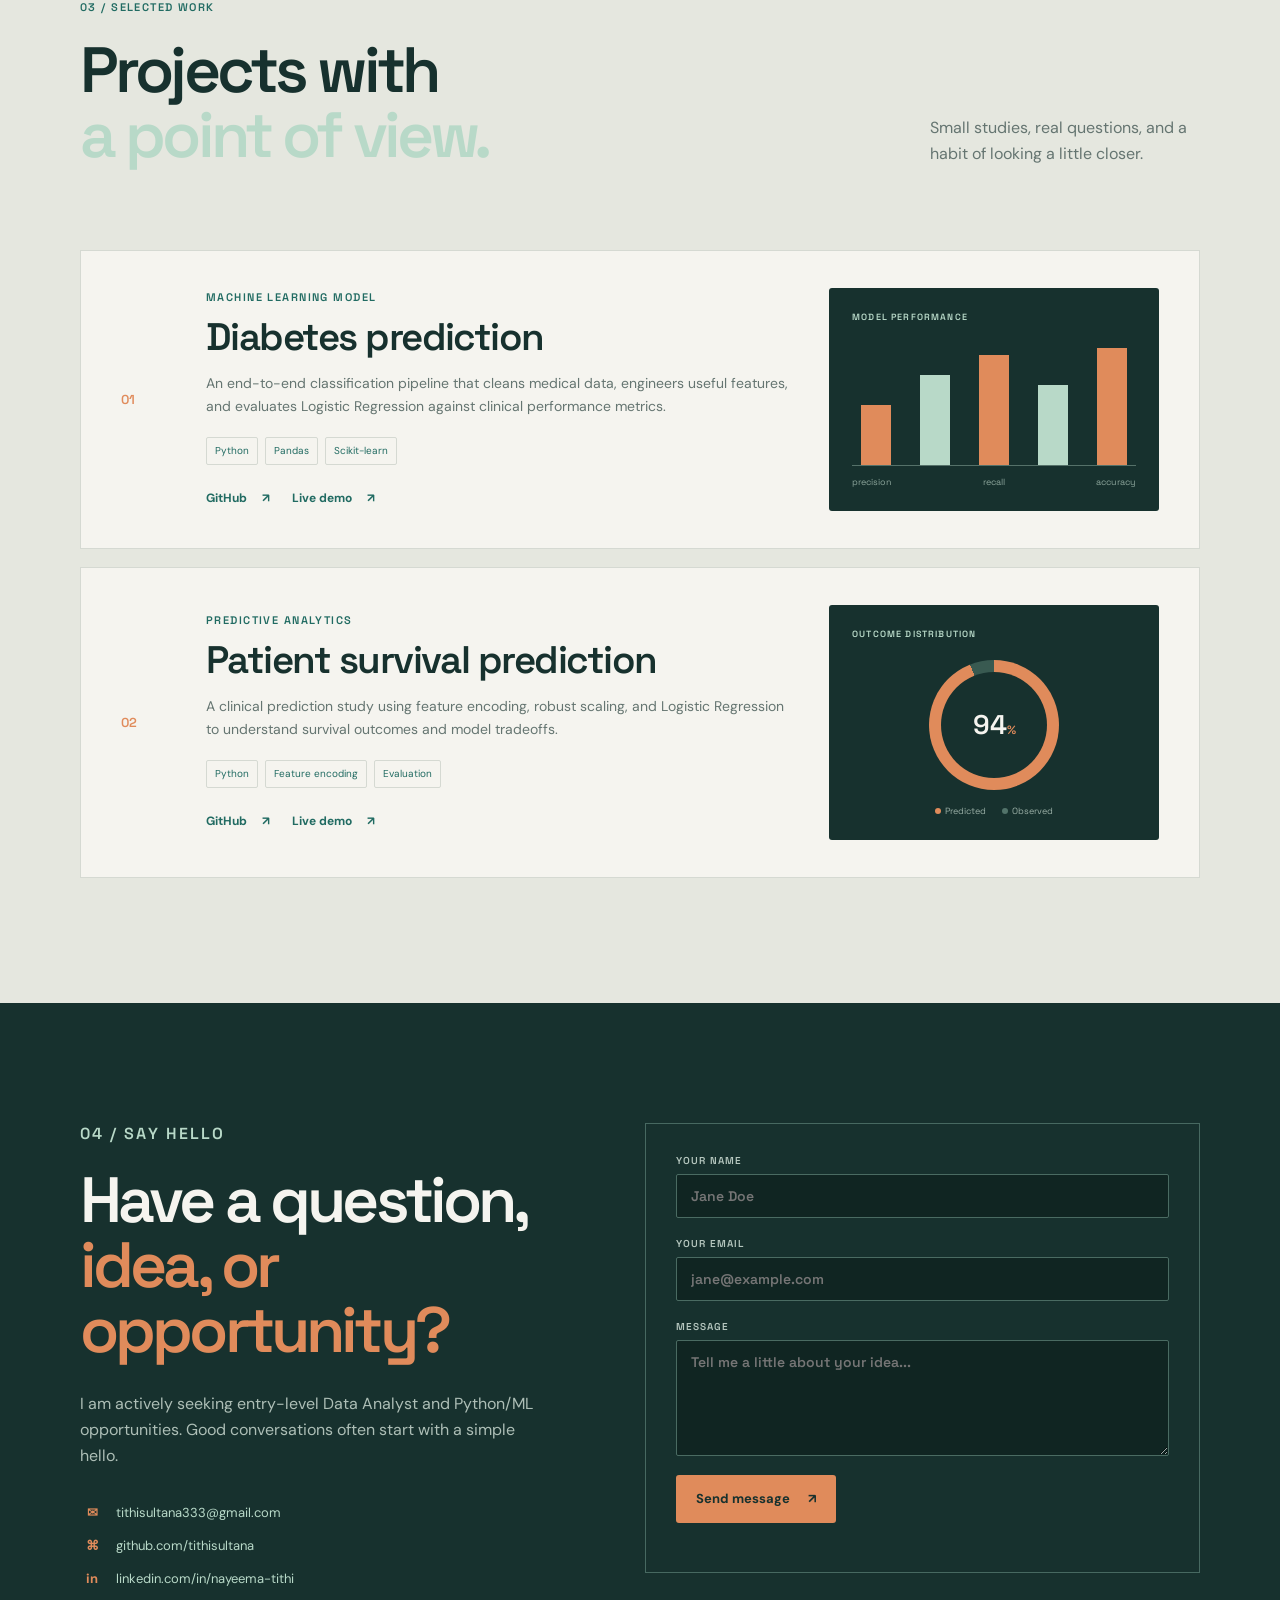
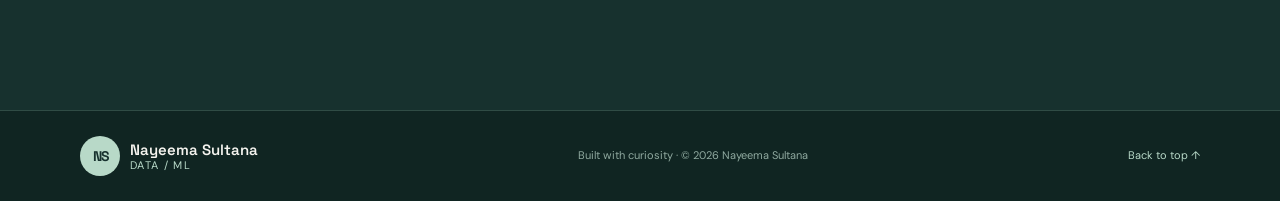
==== commit 72b4b670: "Update portfolio website" ====
--- a/index.html
+++ b/index.html
@@ -22,7 +22,7 @@
         <span class="sr-only">Toggle navigation</span><span class="menu-icon"></span>
       </button>
       <nav class="site-nav" id="site-nav" aria-label="Primary navigation">
-        <a href="#about">About</a><a href="#skills">Skills</a><a href="#projects">Projects</a><a href="#education">Education</a><a href="cv.html">View CV <span aria-hidden="true">↗</span></a><a class="nav-cta" href="#contact">Let's connect <span aria-hidden="true">↗</span></a>
+        <a href="#top">Home</a><a href="#about">About</a><a href="#projects">Projects</a><a href="cv.html">CV</a><a class="nav-cta" href="#contact">Contact <span aria-hidden="true">↗</span></a>
       </nav>
     </div>
   </header>
@@ -33,24 +33,14 @@
       <div class="container hero-layout">
         <div class="hero-copy reveal">
           <p class="eyebrow"><span class="status-dot"></span> Available for opportunities</p>
-          <p class="kicker">Data analyst · Python developer · ML enthusiast</p>
-          <h1 id="hero-title">Making sense of data, <em>one insight</em> at a time.</h1>
+          <p class="kicker">Data analyst · Python · Visualization</p>
+          <h1 id="hero-title">Turning data into <em>useful direction.</em></h1>
           <p class="hero-lede">I turn untidy datasets into clear stories, useful models, and decisions people can act on.</p>
           <div class="hero-actions"><a class="button button-primary" href="#projects">Explore my work <span aria-hidden="true">↗</span></a><a class="button button-quiet" href="cv.html">View my CV <span aria-hidden="true">↗</span></a><a class="button button-quiet" href="#contact">Start a conversation</a></div>
           <p class="location"><span aria-hidden="true">◉</span> West New Baharchora, Cox's Bazar, Bangladesh</p>
         </div>
-        <div class="workspace reveal reveal-delay" aria-label="Analytics workspace preview">
-          <div class="workspace-top"><div class="window-dots"><i></i><i></i><i></i></div><span>analysis_notebook.py</span><b>● live</b></div>
-          <div class="code-lines" aria-hidden="true">
-            <p><span class="line-no">01</span><span class="purple">import</span> pandas <span class="purple">as</span> pd</p>
-            <p><span class="line-no">02</span><span class="purple">from</span> sklearn.model_selection <span class="purple">import</span> train_test_split</p>
-            <p class="comment"><span class="line-no">03</span># find the signal in the noise</p>
-            <p><span class="line-no">04</span>data = pd.read_csv(<span class="green">"healthcare_data.csv"</span>)</p>
-            <p><span class="line-no">05</span>data = clean_and_explore(data)</p>
-            <p><span class="line-no">06</span>model.fit(X_train, y_train)</p>
-            <p class="result"><span class="line-no">07</span>↳ Accuracy: <strong>94.2%</strong> <span class="green">[ready for insight]</span></p>
-          </div>
-          <div class="workspace-stats"><div><small>Projects</small><strong>12<span>+</span></strong></div><div><small>Focus</small><strong>EDA</strong></div><div><small>Curiosity</small><strong>100<span>%</span></strong></div></div>
+        <div class="monogram-panel reveal reveal-delay" aria-label="Nayeema Sultana monogram">
+          <span class="monogram-outline">NS</span><span class="monogram-caption">Nayeema Sultana<br><small>Data Analyst</small></span>
         </div>
       </div>
       <a class="scroll-cue" href="#about" aria-label="Scroll to about section"><span></span> Scroll to explore</a>
@@ -59,31 +49,20 @@
     <section class="section about" id="about" aria-labelledby="about-title">
       <div class="container about-layout">
         <div class="portrait-wrap reveal"><div class="portrait"><div class="portrait-grid"></div><span class="portrait-initials">NS</span><div class="portrait-caption"><span>Currently exploring</span><strong>Predictive analytics</strong></div></div><span class="orbit-label">EST. 2026</span></div>
-        <div class="section-copy reveal reveal-delay"><p class="section-label">01 / The person behind the data</p><h2 id="about-title">Curious by nature.<br><em>Precise by practice.</em></h2><p>I am an aspiring Data Analyst and Machine Learning enthusiast completing my Bachelor of Science in Computer Science and Engineering at Cox's Bazar International University.</p><p>My work lives at the intersection of structured thinking and open-ended curiosity: cleaning the messy parts, asking better questions, and translating patterns into decisions that make sense outside a spreadsheet.</p><div class="fact-row"><div><strong>2026</strong><span>Graduation goal</span></div><div><strong>Python</strong><span>Daily toolkit</span></div><div><strong>BD</strong><span>Based in Bangladesh</span></div></div></div>
+        <div class="section-copy reveal reveal-delay"><p class="section-label">01 / About me</p><h2 id="about-title">Curious by nature.<br><em>Precise by practice.</em></h2><p>I am Nayeema Sultana, a Data Analyst focused on transforming complex datasets into clear, useful insights.</p><p>Using Python, SQL, Excel, Power BI, and thoughtful data visualization, I clean the messy parts, ask better questions, and communicate findings that support confident decisions.</p><a class="cv-card" href="cv.html"><span><small>Complete profile</small><strong>View My CV</strong></span><span aria-hidden="true">↗</span></a></div>
       </div>
-    </section>
-
-    <section class="section skills" id="skills" aria-labelledby="skills-title">
-      <div class="container"><div class="section-heading reveal"><p class="section-label">02 / The toolkit</p><h2 id="skills-title">Tools for asking<br><em>better questions.</em></h2><p>From first import to final insight, I enjoy every part of the analytical process.</p></div><div class="skills-grid">
-        <article class="skill-card reveal"><span class="skill-number">01</span><div class="skill-icon">⌘</div><h3>Programming</h3><p>Building reliable, readable workflows with a focus on Python.</p><div class="tags"><span>Python</span><span>Pandas</span><span>NumPy</span></div></article>
-        <article class="skill-card reveal reveal-delay"><span class="skill-number">02</span><div class="skill-icon">⌕</div><h3>Data analysis</h3><p>Turning raw and inconsistent data into a solid analytical foundation.</p><div class="tags"><span>Data cleaning</span><span>EDA</span><span>Preprocessing</span></div></article>
-        <article class="skill-card reveal reveal-delay-2"><span class="skill-number">03</span><div class="skill-icon">◔</div><h3>Visualization</h3><p>Making patterns visible and findings easy to communicate.</p><div class="tags"><span>Matplotlib</span><span>Seaborn</span><span>Dashboards</span></div></article>
-        <article class="skill-card skill-card-accent reveal reveal-delay-3"><span class="skill-number">04</span><div class="skill-icon">✦</div><h3>Machine learning</h3><p>Developing thoughtful models and evaluating what they actually tell us.</p><div class="tags"><span>Scikit-learn</span><span>Regression</span><span>Clustering</span></div></article>
-      </div></div>
     </section>
 
     <section class="section projects" id="projects" aria-labelledby="projects-title">
       <div class="container"><div class="section-heading project-heading reveal"><div><p class="section-label">03 / Selected work</p><h2 id="projects-title">Projects with<br><em>a point of view.</em></h2></div><p>Small studies, real questions, and a habit of looking a little closer.</p></div>
         <div class="project-list">
-          <article class="project reveal"><div class="project-index">01</div><div class="project-content"><p class="project-type">Machine learning model</p><h3>Diabetes prediction</h3><p>An end-to-end classification pipeline that cleans medical data, engineers useful features, and evaluates Logistic Regression against clinical performance metrics.</p><div class="project-meta"><span>Python</span><span>Pandas</span><span>Scikit-learn</span></div><a class="text-link" href="https://github.com/tithisultana" target="_blank" rel="noreferrer">View on GitHub <span aria-hidden="true">↗</span></a></div><div class="project-visual diabetes-visual" aria-label="Stylized model evaluation chart"><div class="chart-label">MODEL PERFORMANCE</div><div class="chart-bars"><i style="height:48%"></i><i style="height:72%"></i><i style="height:88%"></i><i style="height:64%"></i><i style="height:94%"></i></div><div class="chart-axis"><span>precision</span><span>recall</span><span>accuracy</span></div></div></article>
-          <article class="project reveal"><div class="project-index">02</div><div class="project-content"><p class="project-type">Predictive analytics</p><h3>Patient survival prediction</h3><p>A clinical prediction study using feature encoding, robust scaling, and Logistic Regression to understand survival outcomes and model tradeoffs.</p><div class="project-meta"><span>Python</span><span>Feature encoding</span><span>Evaluation</span></div><a class="text-link" href="https://github.com/tithisultana" target="_blank" rel="noreferrer">View on GitHub <span aria-hidden="true">↗</span></a></div><div class="project-visual survival-visual" aria-label="Stylized prediction distribution chart"><div class="chart-label">OUTCOME DISTRIBUTION</div><div class="ring-chart"><span>94<small>%</small></span></div><div class="ring-legend"><span><i class="legend-a"></i>Predicted</span><span><i class="legend-b"></i>Observed</span></div></div></article>
+          <article class="project reveal"><div class="project-index">01</div><div class="project-content"><p class="project-type">Machine learning model</p><h3>Diabetes prediction</h3><p>An end-to-end classification pipeline that cleans medical data, engineers useful features, and evaluates Logistic Regression against clinical performance metrics.</p><div class="project-meta"><span>Python</span><span>Pandas</span><span>Scikit-learn</span></div><div class="project-actions"><a class="text-link" href="https://github.com/tithisultana" target="_blank" rel="noreferrer">GitHub <span aria-hidden="true">↗</span></a><a class="text-link" href="https://github.com/tithisultana" target="_blank" rel="noreferrer">Live demo <span aria-hidden="true">↗</span></a></div></div><div class="project-visual diabetes-visual" aria-label="Stylized model evaluation chart"><div class="chart-label">MODEL PERFORMANCE</div><div class="chart-bars"><i style="height:48%"></i><i style="height:72%"></i><i style="height:88%"></i><i style="height:64%"></i><i style="height:94%"></i></div><div class="chart-axis"><span>precision</span><span>recall</span><span>accuracy</span></div></div></article>
+          <article class="project reveal"><div class="project-index">02</div><div class="project-content"><p class="project-type">Predictive analytics</p><h3>Patient survival prediction</h3><p>A clinical prediction study using feature encoding, robust scaling, and Logistic Regression to understand survival outcomes and model tradeoffs.</p><div class="project-meta"><span>Python</span><span>Feature encoding</span><span>Evaluation</span></div><div class="project-actions"><a class="text-link" href="https://github.com/tithisultana" target="_blank" rel="noreferrer">GitHub <span aria-hidden="true">↗</span></a><a class="text-link" href="https://github.com/tithisultana" target="_blank" rel="noreferrer">Live demo <span aria-hidden="true">↗</span></a></div></div><div class="project-visual survival-visual" aria-label="Stylized prediction distribution chart"><div class="chart-label">OUTCOME DISTRIBUTION</div><div class="ring-chart"><span>94<small>%</small></span></div><div class="ring-legend"><span><i class="legend-a"></i>Predicted</span><span><i class="legend-b"></i>Observed</span></div></div></article>
         </div>
       </div>
     </section>
 
-    <section class="section education" id="education" aria-labelledby="education-title"><div class="container education-layout"><div class="section-heading reveal"><p class="section-label">04 / The long game</p><h2 id="education-title">Always<br><em>still learning.</em></h2></div><div class="timeline reveal reveal-delay"><article><span class="timeline-date">Expected 2026</span><h3>B.Sc. Computer Science &amp; Engineering</h3><p>Cox's Bazar International University</p><small>Data structures · algorithms · neural networks · advanced data analytics</small></article><article><span class="timeline-date">HSC · Science</span><h3>Higher Secondary Certificate</h3><p>South Asian College, Chittagong</p><small>GPA 4.75 / 5.00</small></article><article><span class="timeline-date">SSC · Science</span><h3>Secondary School Certificate</h3><p>Cox's Bazar Govt. Girls' High School</p><small>GPA 4.50 / 5.00</small></article></div></div></section>
-
-    <section class="contact" id="contact" aria-labelledby="contact-title"><div class="container contact-layout"><div class="contact-copy reveal"><p class="section-label">05 / Say hello</p><h2 id="contact-title">Have a question,<br><em>idea, or opportunity?</em></h2><p>I am actively seeking entry-level Data Analyst and Python/ML opportunities. Good conversations often start with a simple hello.</p><div class="contact-links"><a href="mailto:tithisultana333@gmail.com"><span>✉</span> tithisultana333@gmail.com</a><a href="https://github.com/tithisultana" target="_blank" rel="noreferrer"><span>⌘</span> github.com/tithisultana</a><a href="https://www.linkedin.com/in/nayeema-tithi-5b7269330" target="_blank" rel="noreferrer"><span>in</span> linkedin.com/in/nayeema-tithi</a></div></div><form class="contact-form reveal reveal-delay" id="contact-form"><label for="name">Your name<input id="name" name="name" type="text" autocomplete="name" required placeholder="Jane Doe"></label><label for="email">Your email<input id="email" name="email" type="email" autocomplete="email" required placeholder="jane@example.com"></label><label for="message">Message<textarea id="message" name="message" rows="5" required placeholder="Tell me a little about your idea..."></textarea></label><button class="button button-primary" type="submit">Send message <span aria-hidden="true">↗</span></button><p class="form-status" id="form-status" role="status"></p></form></div></section>
+    <section class="contact" id="contact" aria-labelledby="contact-title"><div class="container contact-layout"><div class="contact-copy reveal"><p class="section-label">04 / Say hello</p><h2 id="contact-title">Have a question,<br><em>idea, or opportunity?</em></h2><p>I am actively seeking entry-level Data Analyst and Python/ML opportunities. Good conversations often start with a simple hello.</p><div class="contact-links"><a href="mailto:tithisultana333@gmail.com"><span>✉</span> tithisultana333@gmail.com</a><a href="https://github.com/tithisultana" target="_blank" rel="noreferrer"><span>⌘</span> github.com/tithisultana</a><a href="https://www.linkedin.com/in/nayeema-tithi-5b7269330" target="_blank" rel="noreferrer"><span>in</span> linkedin.com/in/nayeema-tithi</a></div></div><form class="contact-form reveal reveal-delay" id="contact-form"><label for="name">Your name<input id="name" name="name" type="text" autocomplete="name" required placeholder="Jane Doe"></label><label for="email">Your email<input id="email" name="email" type="email" autocomplete="email" required placeholder="jane@example.com"></label><label for="message">Message<textarea id="message" name="message" rows="5" required placeholder="Tell me a little about your idea..."></textarea></label><button class="button button-primary" type="submit">Send message <span aria-hidden="true">↗</span></button><p class="form-status" id="form-status" role="status"></p></form></div></section>
   </main>
 
   <footer class="site-footer"><div class="container footer-wrap"><a class="brand" href="#top"><span class="brand-mark" aria-hidden="true">NS</span><span class="brand-copy"><strong>Nayeema Sultana</strong><small>Data / ML</small></span></a><p>Built with curiosity · © 2026 Nayeema Sultana</p><a class="back-top" href="#top">Back to top ↑</a></div></footer>
--- a/style.css
+++ b/style.css
@@ -6,4 +6,17 @@
 .education{background:var(--paper)}.education-layout{display:grid;grid-template-columns:.8fr 1.2fr;gap:100px}.timeline{border-left:1px solid var(--line);padding-left:40px;display:grid;gap:38px}.timeline article{position:relative}.timeline article:before{content:'';position:absolute;left:-46px;top:4px;width:11px;height:11px;border:3px solid var(--paper);background:var(--orange);box-shadow:0 0 0 1px var(--orange);border-radius:50%}.timeline article:nth-child(2):before{background:var(--teal);box-shadow:0 0 0 1px var(--teal)}.timeline-date{color:var(--orange);font:600 10px 'Space Grotesk';letter-spacing:.1em;text-transform:uppercase}.timeline h3{font:600 21px 'Space Grotesk';margin:9px 0 3px}.timeline p{color:var(--teal);margin:0;font-size:14px;font-weight:600}.timeline small{display:block;color:var(--muted);margin-top:9px;font-size:12px}.contact{background:var(--ink);color:var(--paper);padding:120px 0}.contact-layout{display:grid;grid-template-columns:.9fr 1.1fr;gap:110px;align-items:start}.contact .section-label{color:var(--mint)}.contact h2 em{color:var(--orange)}.contact-copy>p{color:#adbeb6}.contact-links{display:grid;gap:12px;margin-top:35px}.contact-links a{color:var(--mint);font-size:13px}.contact-links span{display:inline-grid;place-items:center;width:24px;margin-right:9px;color:var(--orange);font-weight:700}.contact-form{background:#17312e;padding:30px;border:1px solid #476961;display:grid;gap:19px}.contact-form label{display:grid;gap:7px;color:#b6c7bf;font:600 10px 'Space Grotesk';letter-spacing:.1em;text-transform:uppercase}.contact-form input,.contact-form textarea{width:100%;border:1px solid #4a6b62;background:#102522;color:var(--paper);border-radius:2px;padding:12px 14px;outline:none;font-size:14px;letter-spacing:normal;text-transform:none;resize:vertical}.contact-form input:focus,.contact-form textarea:focus{border-color:var(--orange)}.contact-form .button{border:0;width:max-content}.form-status{color:var(--mint);font-size:12px;margin:0}.site-footer{background:#102522;color:#90aaa0;padding:25px 0;border-top:1px solid #304c45}.site-footer .brand-mark{background:var(--mint);color:var(--ink)}.site-footer .brand-copy strong{color:var(--paper)}.site-footer .brand-copy small{color:var(--mint)}.site-footer p{font-size:11px}.back-top{font-size:11px;color:var(--mint)}.reveal{opacity:0;transform:translateY(18px);transition:opacity .7s ease,transform .7s ease}.reveal.visible{opacity:1;transform:none}.reveal-delay{transition-delay:.12s}.reveal-delay-2{transition-delay:.22s}.reveal-delay-3{transition-delay:.32s}
 @media(max-width:850px){.container{width:min(100% - 36px,620px)}.site-nav{display:none;position:absolute;top:72px;left:0;right:0;padding:20px 18px 25px;background:var(--paper);border-bottom:1px solid var(--line);box-shadow:0 15px 25px rgba(23,49,46,.08);align-items:stretch;flex-direction:column;gap:17px}.site-nav.open{display:flex}.nav-cta{text-align:center}.menu-toggle{display:block}.hero{min-height:auto;padding:150px 0 100px}.hero-layout{grid-template-columns:1fr;gap:65px}.workspace{max-width:590px;transform:none}.scroll-cue{display:none}.about-layout,.education-layout,.contact-layout{grid-template-columns:1fr;gap:55px}.portrait-wrap{margin:auto}.skills-grid{grid-template-columns:repeat(2,1fr)}.project{grid-template-columns:35px 1fr;padding:28px 25px;gap:15px}.project-visual{grid-column:2}.project-heading{display:block}.project-heading>p{margin:0}.contact-layout{gap:45px}}
 @media(max-width:520px){.container{width:calc(100% - 32px)}.hero h1{font-size:3.2rem}.hero-lede{font-size:16px}.hero-actions{display:grid}.button{width:100%}.workspace{padding:14px}.code-lines{font-size:10px;overflow:auto}.workspace-stats strong{font-size:17px}.section{padding:85px 0}.section-copy h2,.section-heading h2,.contact h2{font-size:2.8rem}.fact-row{gap:17px}.fact-row strong{font-size:18px}.fact-row span{font-size:9px}.skills-grid{grid-template-columns:1fr}.skill-card{min-height:0}.project{grid-template-columns:1fr}.project-index{margin-bottom:-12px}.project-visual{grid-column:1}.project h3{font-size:1.8rem}.site-footer .footer-wrap{align-items:flex-start;gap:19px;flex-wrap:wrap}.site-footer p{order:3;width:100%;margin:0}}
-@media(prefers-reduced-motion:reduce){html{scroll-behavior:auto}.reveal{opacity:1;transform:none;transition:none}.workspace,.button,.skill-card{transition:none}}+@media(prefers-reduced-motion:reduce){html{scroll-behavior:auto}.reveal{opacity:1;transform:none;transition:none}.workspace,.button,.skill-card{transition:none}}
+
+/* Homepage additions */
+.monogram-panel{min-height:410px;display:grid;place-items:center;position:relative;border:1px solid rgba(184,217,200,.45);background:rgba(33,107,98,.2);overflow:hidden}
+.monogram-panel:before{content:'';position:absolute;width:72%;aspect-ratio:1;border:1px solid rgba(184,217,200,.35);border-radius:50%}
+.monogram-outline{position:relative;color:transparent;-webkit-text-stroke:2px var(--mint);font:700 clamp(10rem,22vw,17rem)/.8 'Space Grotesk';letter-spacing:-.16em;margin-right:.12em}
+.monogram-caption{position:absolute;right:24px;bottom:22px;color:var(--paper);font:600 13px/1.4 'Space Grotesk';text-align:right;text-transform:uppercase;letter-spacing:.08em}
+.monogram-caption small{color:var(--orange);font:600 10px 'Space Grotesk';letter-spacing:.14em}
+.cv-card{display:flex;align-items:center;justify-content:space-between;max-width:380px;margin-top:32px;padding:18px 20px;border:1px solid var(--teal);background:var(--card);color:var(--ink);transition:transform .25s,background .25s,color .25s}
+.cv-card:hover{background:var(--teal);color:var(--paper);transform:translateY(-3px)}
+.cv-card small,.cv-card strong{display:block}.cv-card small{color:var(--muted);font:600 10px 'Space Grotesk';letter-spacing:.12em;text-transform:uppercase}.cv-card:hover small{color:var(--mint)}.cv-card strong{font:600 20px 'Space Grotesk'}
+.project-actions{display:flex;flex-wrap:wrap;gap:22px}
+@media(max-width:850px){.monogram-panel{min-height:330px}.project-actions{gap:18px}}
+@media(max-width:520px){.monogram-panel{min-height:280px}.monogram-outline{font-size:9rem}.monogram-caption{right:16px;bottom:16px}.cv-card{max-width:none}.project-actions{gap:16px}}
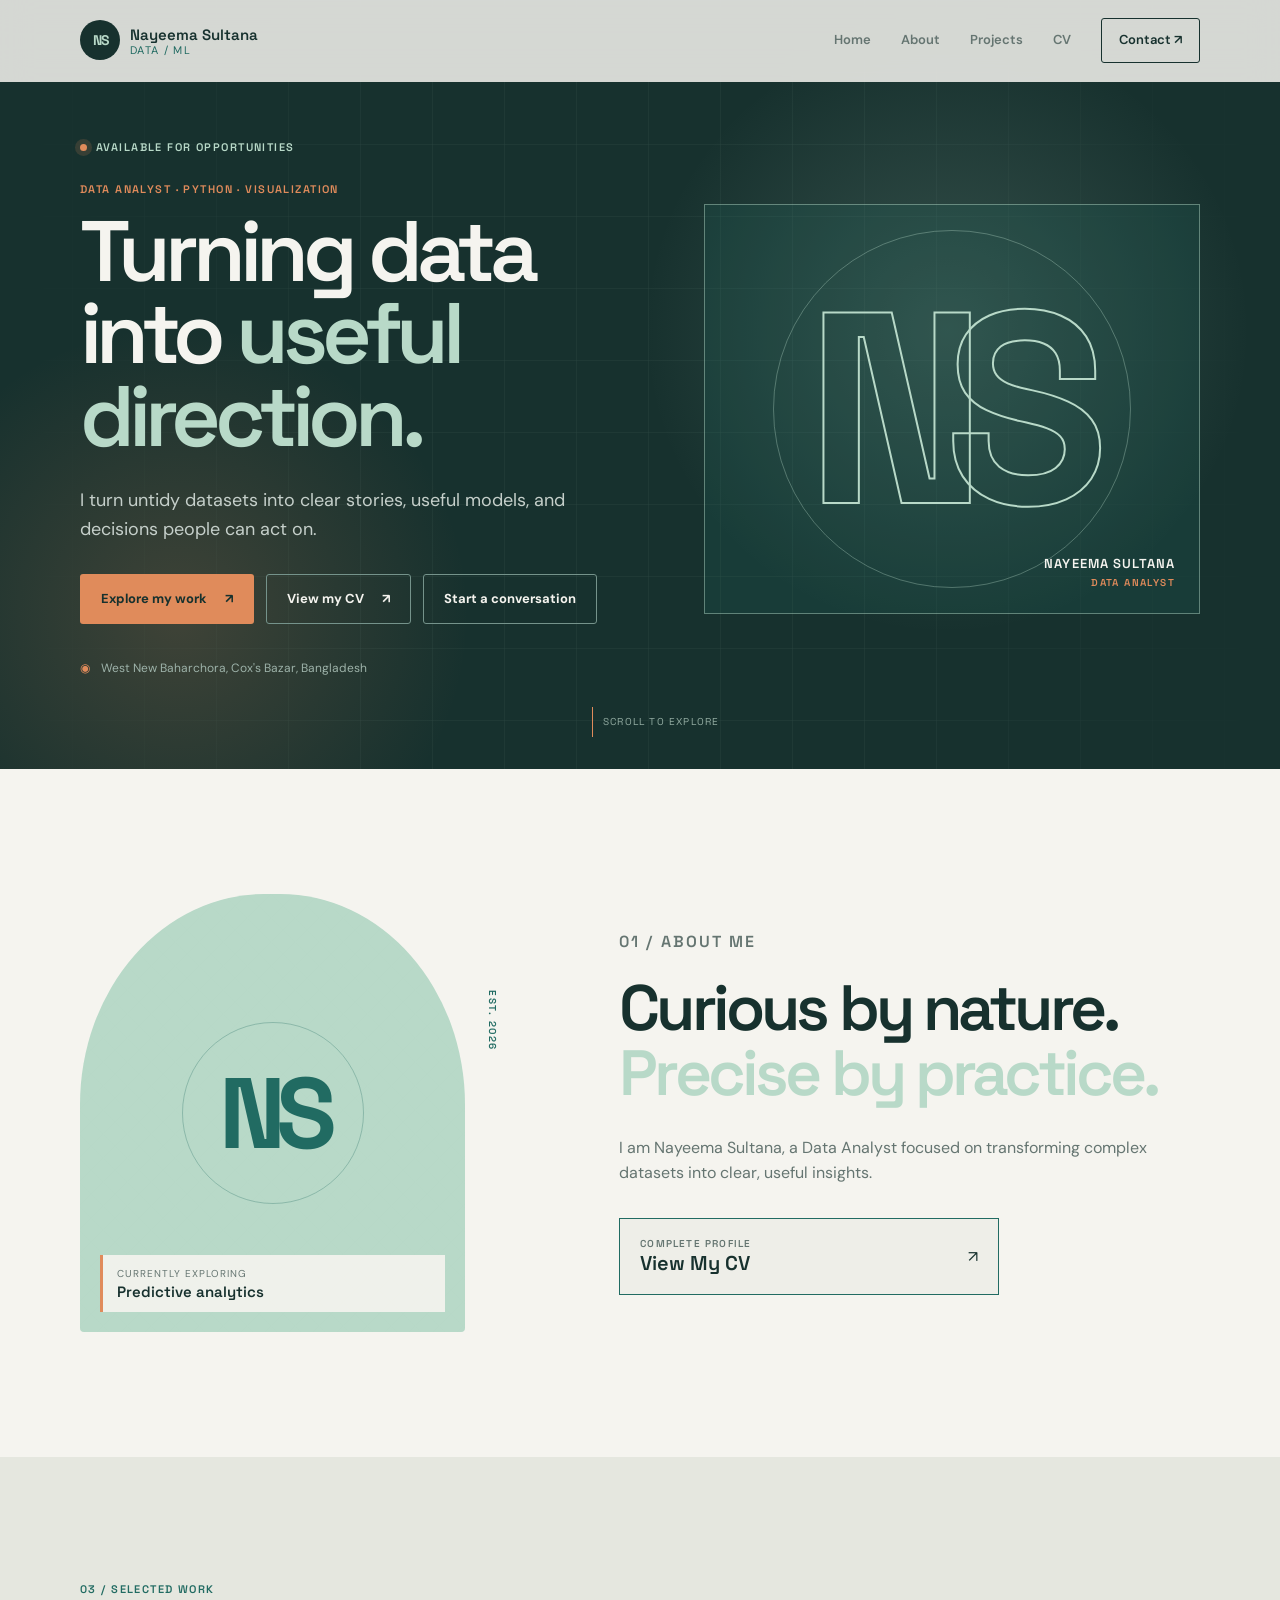
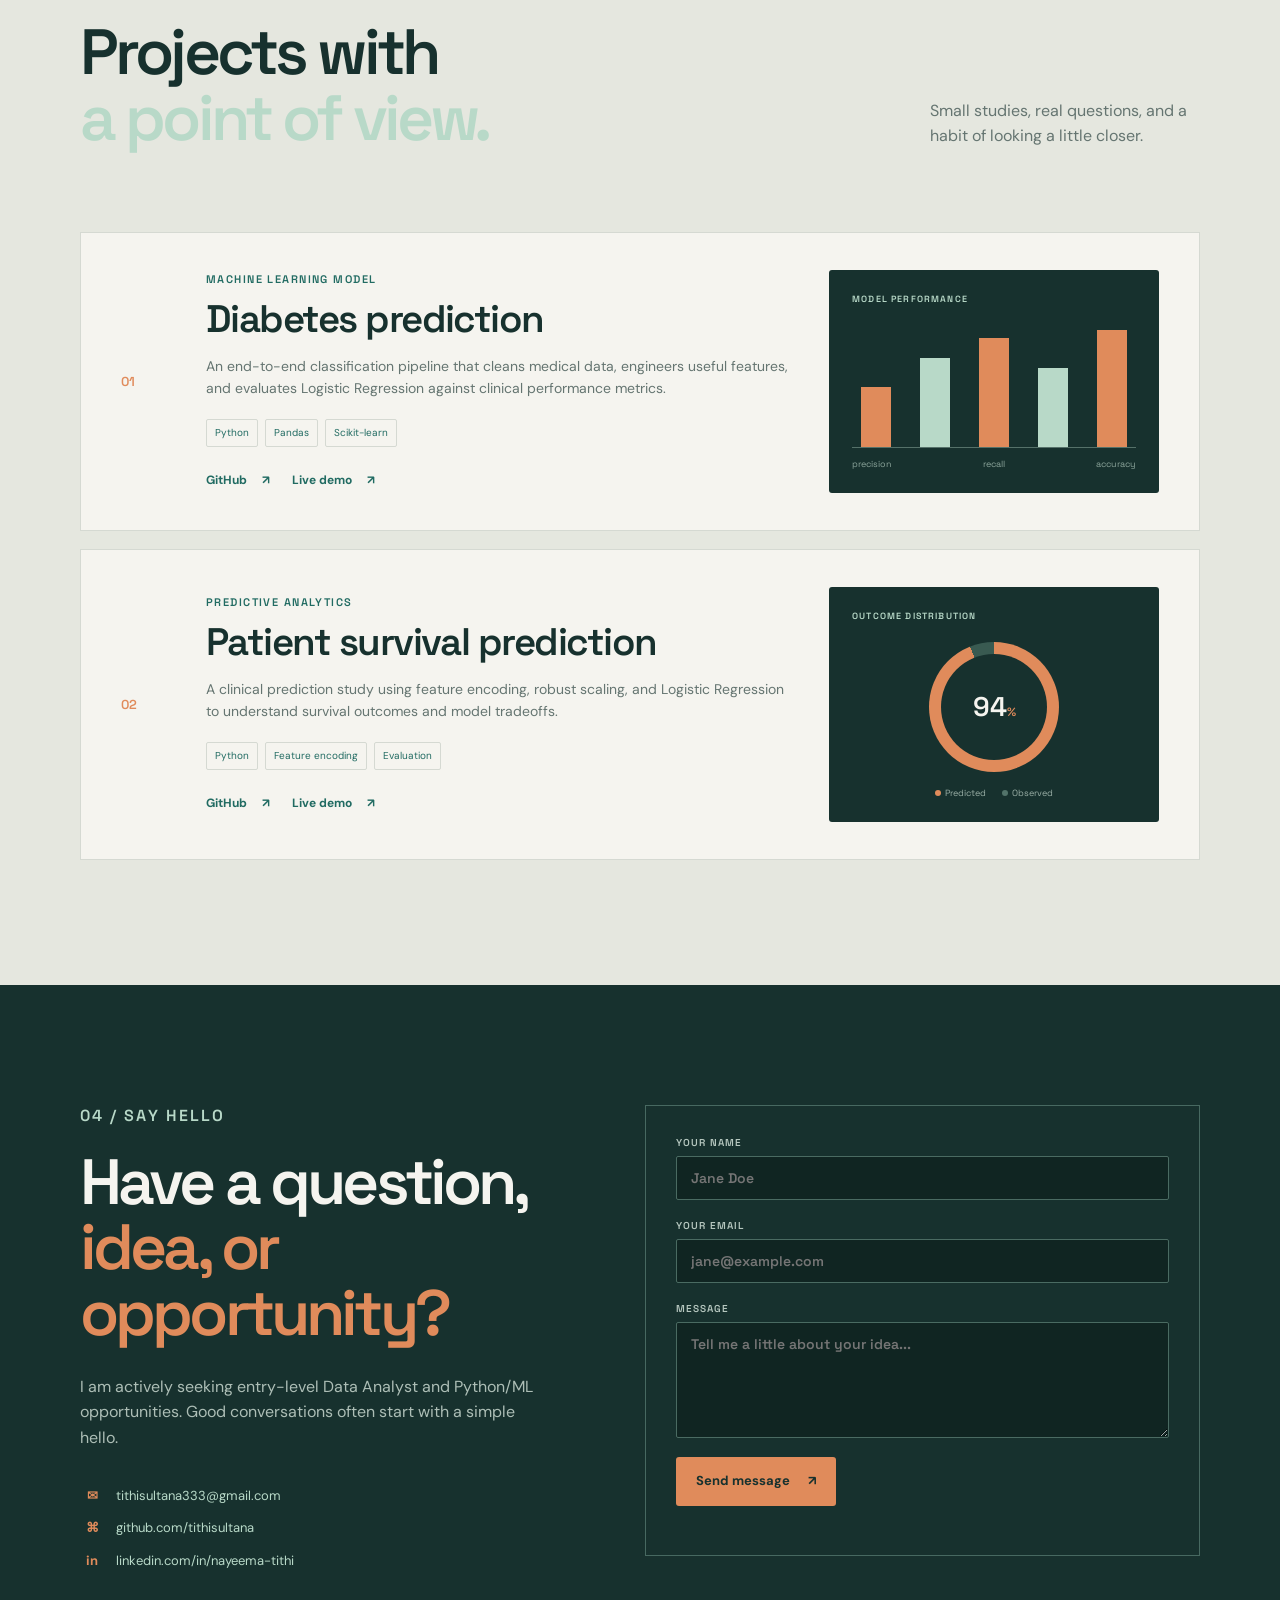
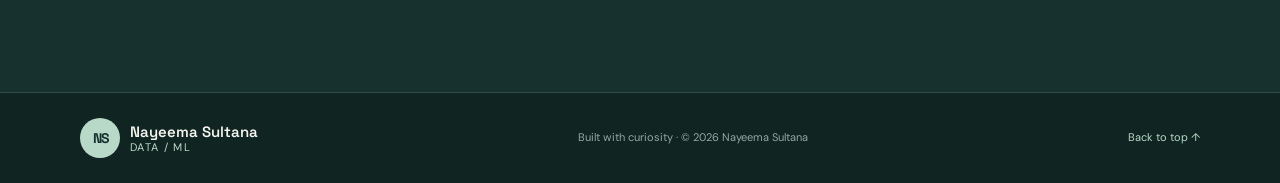
==== commit 4b78ae35: "Remove Power BI information" ====
--- a/index.html
+++ b/index.html
@@ -49,7 +49,7 @@
     <section class="section about" id="about" aria-labelledby="about-title">
       <div class="container about-layout">
         <div class="portrait-wrap reveal"><div class="portrait"><div class="portrait-grid"></div><span class="portrait-initials">NS</span><div class="portrait-caption"><span>Currently exploring</span><strong>Predictive analytics</strong></div></div><span class="orbit-label">EST. 2026</span></div>
-        <div class="section-copy reveal reveal-delay"><p class="section-label">01 / About me</p><h2 id="about-title">Curious by nature.<br><em>Precise by practice.</em></h2><p>I am Nayeema Sultana, a Data Analyst focused on transforming complex datasets into clear, useful insights.</p><p>Using Python, SQL, Excel, Power BI, and thoughtful data visualization, I clean the messy parts, ask better questions, and communicate findings that support confident decisions.</p><a class="cv-card" href="cv.html"><span><small>Complete profile</small><strong>View My CV</strong></span><span aria-hidden="true">↗</span></a></div>
+        <div class="section-copy reveal reveal-delay"><p class="section-label">01 / About me</p><h2 id="about-title">Curious by nature.<br><em>Precise by practice.</em></h2><p>I am Nayeema Sultana, a Data Analyst focused on transforming complex datasets into clear, useful insights.</p><a class="cv-card" href="cv.html"><span><small>Complete profile</small><strong>View My CV</strong></span><span aria-hidden="true">↗</span></a></div>
       </div>
     </section>
 
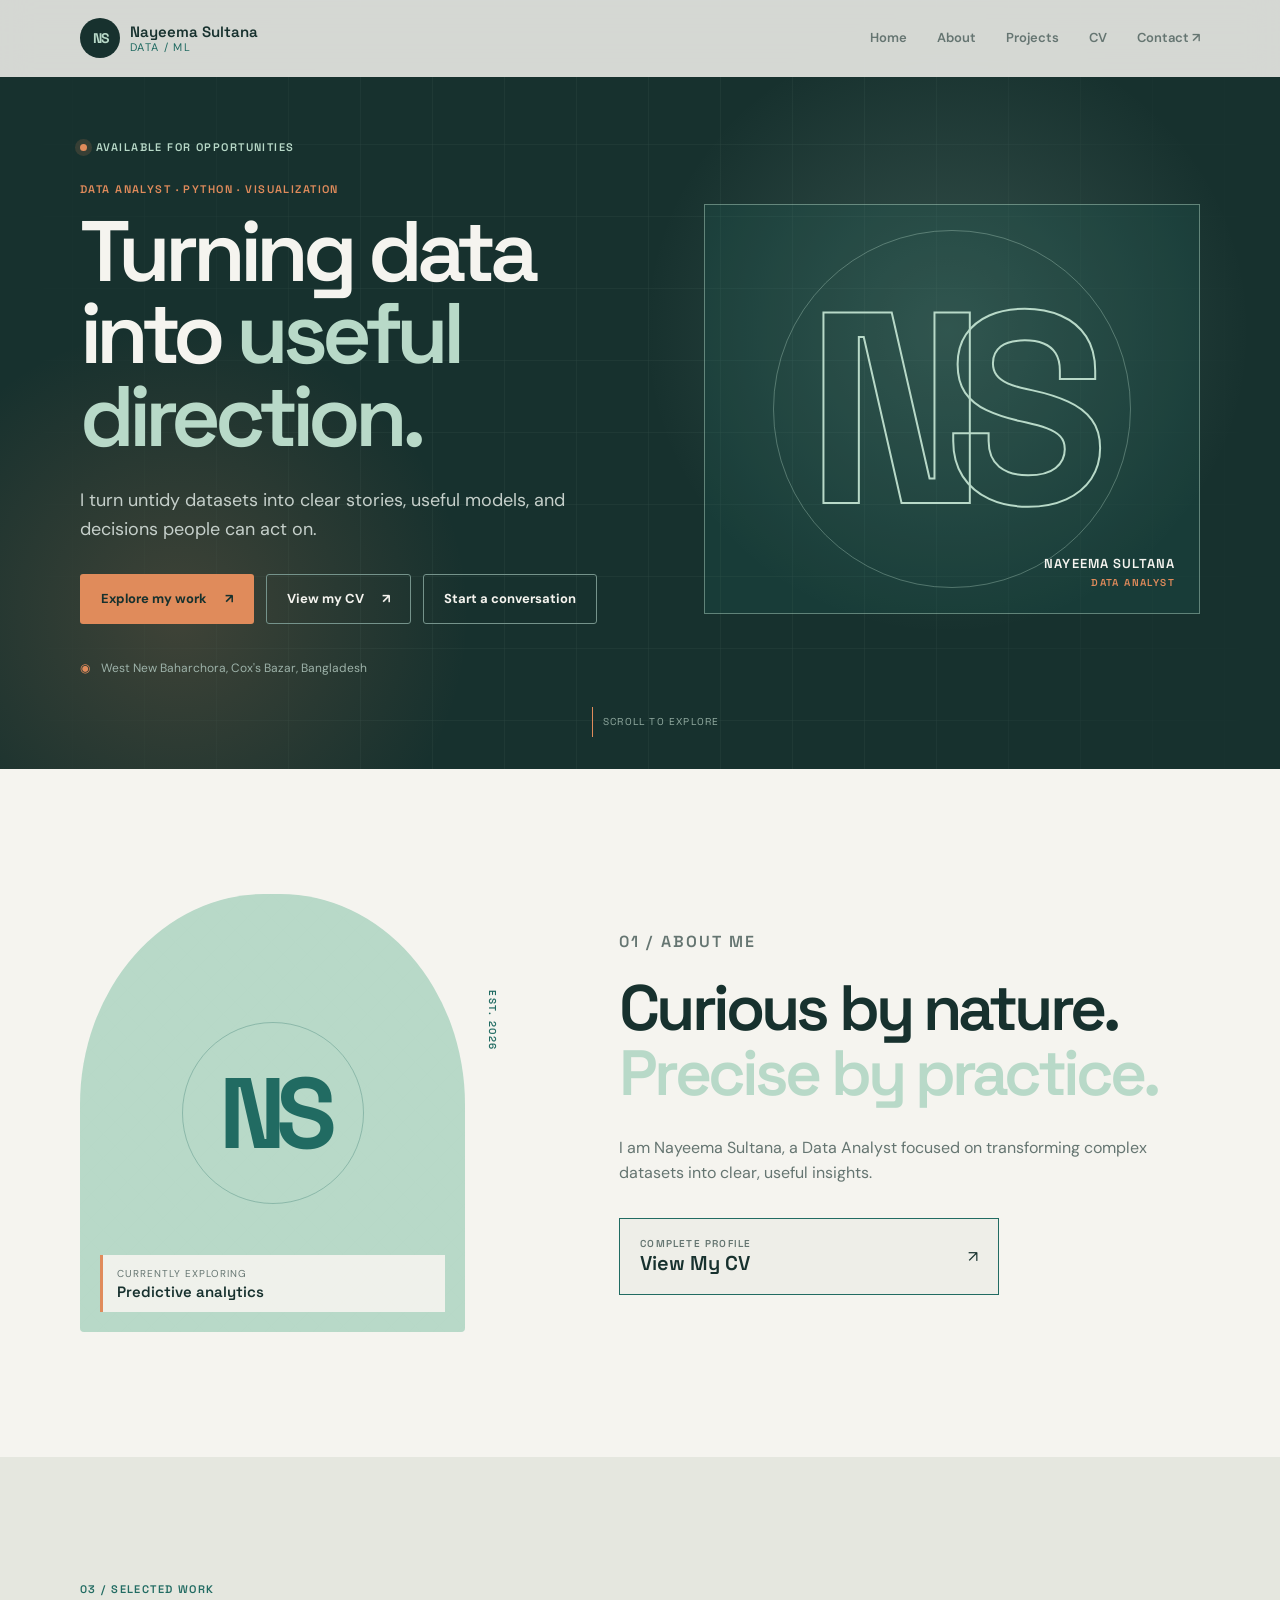
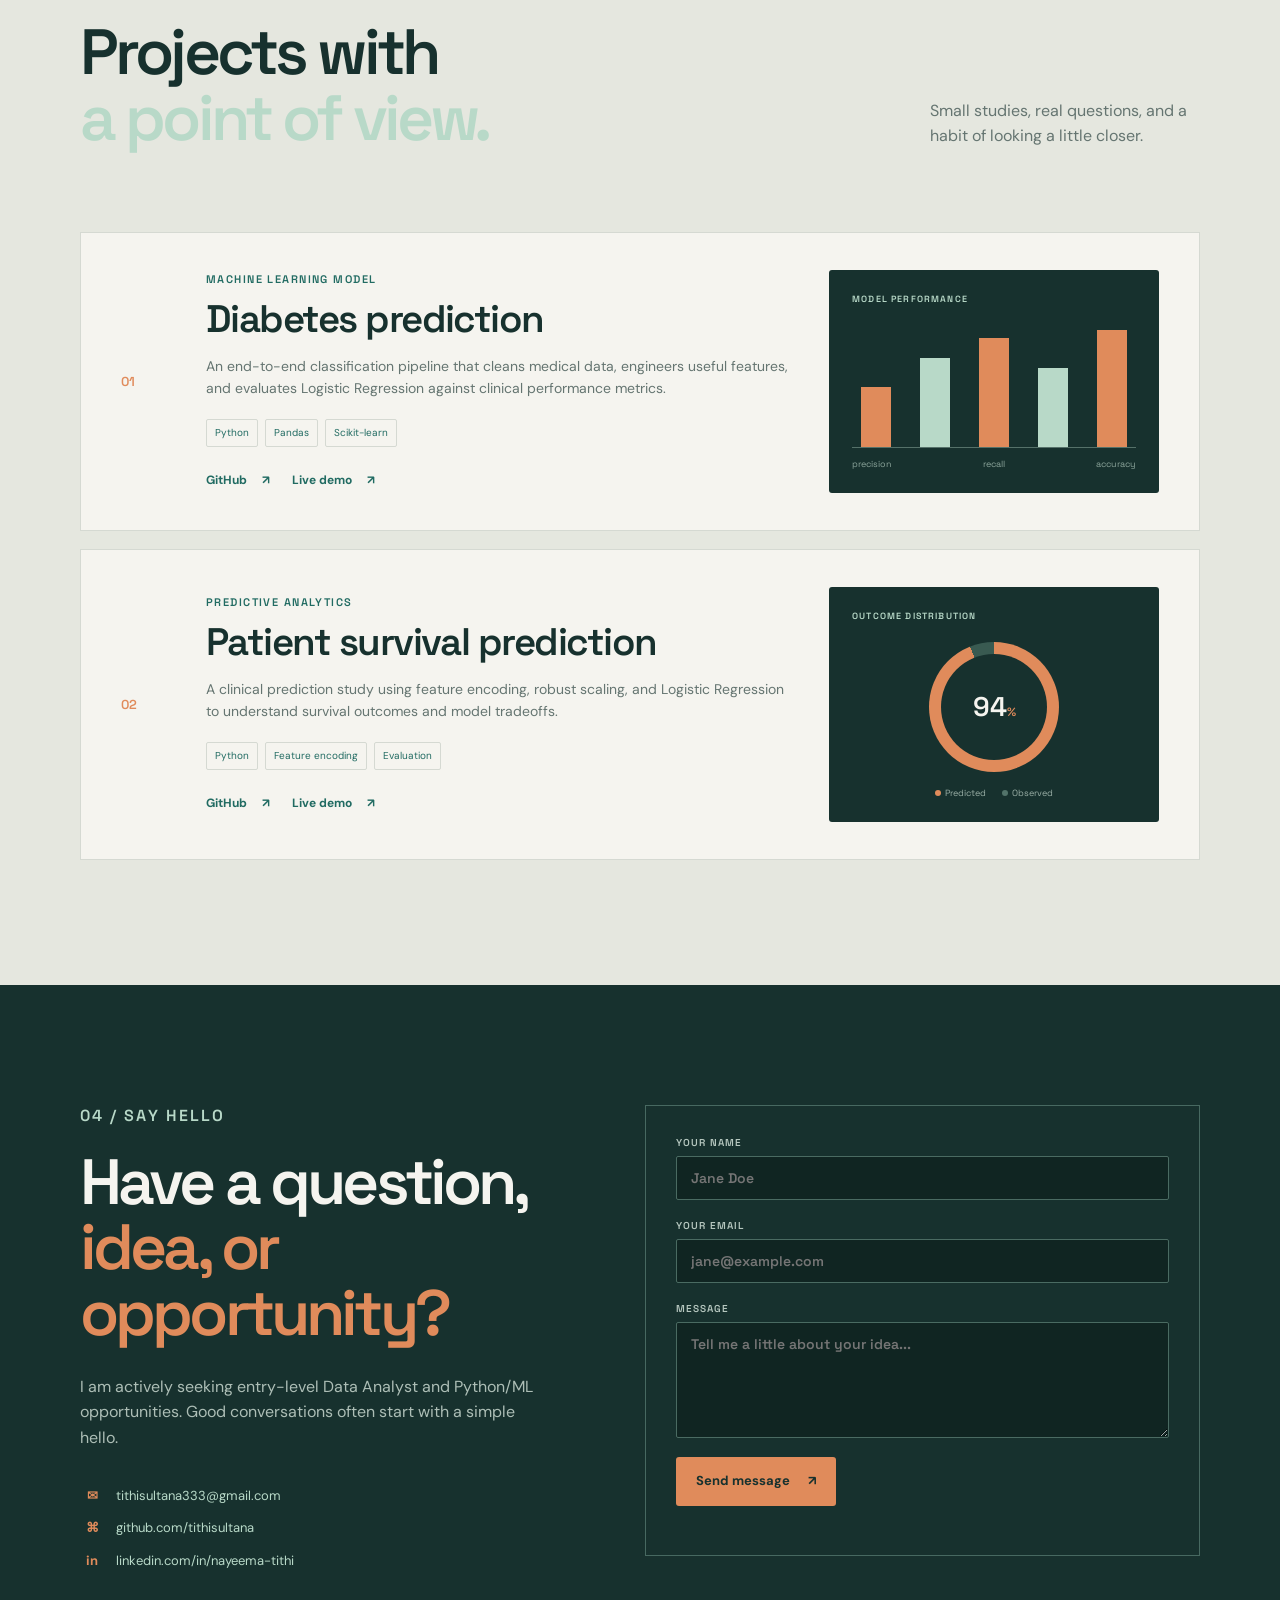
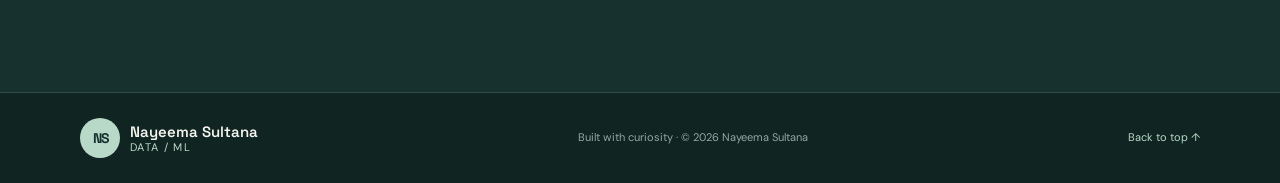
==== commit 2613e427: "Fix Menu" ====
--- a/index.html
+++ b/index.html
@@ -22,7 +22,7 @@
         <span class="sr-only">Toggle navigation</span><span class="menu-icon"></span>
       </button>
       <nav class="site-nav" id="site-nav" aria-label="Primary navigation">
-        <a href="#top">Home</a><a href="#about">About</a><a href="#projects">Projects</a><a href="cv.html">CV</a><a class="nav-cta" href="#contact">Contact <span aria-hidden="true">↗</span></a>
+        <a href="#top">Home</a><a href="#about">About</a><a href="#projects">Projects</a><a href="cv.html">CV</a><a href="#contact">Contact <span aria-hidden="true">↗</span></a>
       </nav>
     </div>
   </header>
--- a/style.css
+++ b/style.css
@@ -1,10 +1,10 @@
 :root{--ink:#17312e;--muted:#657571;--paper:#f5f4ef;--card:#eeeee8;--line:#d5d9d2;--teal:#216b62;--mint:#b8d9c8;--orange:#e08b5b;--yellow:#f1c66d;--white:#fff;--shadow:0 20px 60px rgba(23,49,46,.1)}
-*{box-sizing:border-box}html{scroll-behavior:smooth}body{margin:0;background:var(--paper);color:var(--ink);font-family:'DM Sans',sans-serif;line-height:1.6}a{color:inherit;text-decoration:none}button,input,textarea{font:inherit}.container{width:min(1120px,calc(100% - 48px));margin-inline:auto}.sr-only{position:absolute;width:1px;height:1px;padding:0;margin:-1px;overflow:hidden;clip:rect(0,0,0,0);white-space:nowrap;border:0}.site-header{position:fixed;inset:0 0 auto;z-index:10;padding:18px 0;background:rgba(245,244,239,.86);backdrop-filter:blur(16px);border-bottom:1px solid transparent;transition:.3s}.site-header.scrolled{border-color:var(--line);padding-block:12px;box-shadow:0 8px 30px rgba(23,49,46,.06)}.nav-wrap,.footer-wrap{display:flex;align-items:center;justify-content:space-between}.brand{display:flex;align-items:center;gap:10px}.brand-mark{display:grid;place-items:center;width:40px;height:40px;background:var(--ink);color:var(--mint);font:700 14px 'Space Grotesk';letter-spacing:-1px;border-radius:50%}.brand-copy{display:grid;line-height:1.15}.brand-copy strong{font:600 15px 'Space Grotesk'}.brand-copy small{font-size:11px;color:var(--teal);letter-spacing:.12em;text-transform:uppercase}.site-nav{display:flex;align-items:center;gap:30px;font-size:13px;font-weight:600;color:var(--muted)}.site-nav a{transition:color .2s}.site-nav a:hover{color:var(--teal)}.nav-cta{padding:11px 17px;border:1px solid var(--ink);color:var(--ink);border-radius:3px}.menu-toggle{display:none;background:none;border:0;color:var(--ink);padding:8px}.menu-icon,.menu-icon:before,.menu-icon:after{display:block;width:23px;height:2px;background:currentColor;transition:.2s}.menu-icon:before,.menu-icon:after{content:'';position:relative}.menu-icon:before{top:-7px}.menu-icon:after{top:5px}
+*{box-sizing:border-box}html{scroll-behavior:smooth}body{margin:0;background:var(--paper);color:var(--ink);font-family:'DM Sans',sans-serif;line-height:1.6}a{color:inherit;text-decoration:none}button,input,textarea{font:inherit}.container{width:min(1120px,calc(100% - 48px));margin-inline:auto}.sr-only{position:absolute;width:1px;height:1px;padding:0;margin:-1px;overflow:hidden;clip:rect(0,0,0,0);white-space:nowrap;border:0}.site-header{position:fixed;inset:0 0 auto;z-index:10;padding:18px 0;background:rgba(245,244,239,.86);backdrop-filter:blur(16px);border-bottom:1px solid transparent;transition:.3s}.site-header.scrolled{border-color:var(--line);padding-block:12px;box-shadow:0 8px 30px rgba(23,49,46,.06)}.nav-wrap,.footer-wrap{display:flex;align-items:center;justify-content:space-between}.brand{display:flex;align-items:center;gap:10px}.brand-mark{display:grid;place-items:center;width:40px;height:40px;background:var(--ink);color:var(--mint);font:700 14px 'Space Grotesk';letter-spacing:-1px;border-radius:50%}.brand-copy{display:grid;line-height:1.15}.brand-copy strong{font:600 15px 'Space Grotesk'}.brand-copy small{font-size:11px;color:var(--teal);letter-spacing:.12em;text-transform:uppercase}.site-nav{display:flex;align-items:center;gap:30px;font-size:13px;font-weight:600;color:var(--muted)}.site-nav a{transition:color .2s}.site-nav a:hover{color:var(--teal)}.site-nav a.active{padding:11px 17px;border:1px solid var(--ink);color:var(--ink);border-radius:3px}.menu-toggle{display:none;background:none;border:0;color:var(--ink);padding:8px}.menu-icon,.menu-icon:before,.menu-icon:after{display:block;width:23px;height:2px;background:currentColor;transition:.2s}.menu-icon:before,.menu-icon:after{content:'';position:relative}.menu-icon:before{top:-7px}.menu-icon:after{top:5px}
 .hero{position:relative;display:flex;min-height:760px;align-items:center;overflow:hidden;background:var(--ink);color:var(--paper);padding:140px 0 90px}.hero:before{content:'';position:absolute;inset:0;background:radial-gradient(circle at 74% 43%,rgba(184,217,200,.19),transparent 29%),radial-gradient(circle at 14% 80%,rgba(224,139,91,.2),transparent 23%)}.hero-grid{position:absolute;inset:0;opacity:.12;background-image:linear-gradient(rgba(184,217,200,.4) 1px,transparent 1px),linear-gradient(90deg,rgba(184,217,200,.4) 1px,transparent 1px);background-size:72px 72px;mask-image:linear-gradient(90deg,transparent,black 30%,black 70%,transparent)}.hero-layout{position:relative;display:grid;grid-template-columns:1.05fr .95fr;gap:75px;align-items:center}.hero-copy{max-width:615px}.eyebrow,.kicker,.section-label,.project-type,.chart-label{font:600 11px 'Space Grotesk';letter-spacing:.13em;text-transform:uppercase}.eyebrow{display:flex;align-items:center;gap:9px;color:var(--mint);margin:0 0 28px}.status-dot{width:7px;height:7px;border-radius:50%;background:var(--orange);box-shadow:0 0 0 5px rgba(224,139,91,.16)}.kicker{color:var(--orange);margin:0 0 15px}.hero h1{max-width:680px;margin:0;font:600 clamp(3.3rem,6.7vw,6rem)/.96 'Space Grotesk';letter-spacing:-.07em}.hero h1 em,.section-heading em,.section-copy em,.contact h2 em{color:var(--mint);font-style:normal}.hero-lede{max-width:500px;color:#c5cfca;font-size:18px;margin:28px 0 30px}.hero-actions{display:flex;flex-wrap:wrap;gap:12px}.button{display:inline-flex;align-items:center;justify-content:center;gap:18px;padding:14px 20px;border:1px solid transparent;border-radius:3px;font-weight:700;font-size:13px;cursor:pointer;transition:.25s}.button-primary{background:var(--orange);color:var(--ink)}.button-primary:hover{background:var(--yellow);transform:translateY(-2px)}.button-quiet{border-color:#75938b;color:var(--paper)}.button-quiet:hover{border-color:var(--mint);color:var(--mint)}.location{color:#9db2a9;font-size:12px;margin:35px 0 0}.location span{color:var(--orange);margin-right:8px}.workspace{background:#102522e8;border:1px solid #52736a;border-radius:5px;padding:19px;box-shadow:var(--shadow);transform:rotate(2deg)}.workspace-top{display:flex;align-items:center;gap:10px;border-bottom:1px solid #3b5952;padding-bottom:14px;color:#8eaaa0;font:11px 'Space Grotesk'}.workspace-top>span{flex:1}.workspace-top b{color:var(--mint);font-size:10px;text-transform:uppercase}.window-dots{display:flex;gap:5px}.window-dots i{width:7px;height:7px;border-radius:50%;background:var(--orange)}.window-dots i:nth-child(2){background:var(--yellow)}.window-dots i:nth-child(3){background:var(--mint)}.code-lines{padding:20px 0 23px;font:12px/2.05 'Space Grotesk';color:#d7e1da}.code-lines p{margin:0}.line-no{display:inline-block;width:30px;color:#59736b}.purple{color:#d0a8dd}.green{color:var(--mint)}.comment{color:#758e85}.result{border-top:1px solid #3b5952;padding-top:10px;margin-top:8px!important;color:var(--yellow)}.result strong{color:var(--orange)}.workspace-stats{display:grid;grid-template-columns:repeat(3,1fr);gap:9px;border-top:1px solid #3b5952;padding-top:16px}.workspace-stats div{background:#19332e;padding:11px;border-radius:3px}.workspace-stats small{display:block;color:#86a198;font-size:10px}.workspace-stats strong{font:600 21px 'Space Grotesk';color:var(--paper)}.workspace-stats strong span{font-size:13px;color:var(--orange)}.scroll-cue{position:absolute;bottom:32px;left:calc(50% - 48px);color:#91aaa0;font:10px 'Space Grotesk';letter-spacing:.12em;text-transform:uppercase;display:flex;align-items:center;gap:10px}.scroll-cue span{height:30px;width:1px;background:var(--orange)}
 .section{padding:125px 0}.about-layout{display:grid;grid-template-columns:.85fr 1.15fr;gap:110px;align-items:center}.portrait-wrap{position:relative;max-width:385px}.portrait{aspect-ratio:1/1.14;position:relative;display:flex;align-items:center;justify-content:center;overflow:hidden;background:var(--mint);border-radius:48% 48% 4px 4px}.portrait:after{content:'';position:absolute;width:180px;height:180px;border:1px solid rgba(33,107,98,.3);border-radius:50%}.portrait-grid{position:absolute;inset:0;opacity:.35;background:linear-gradient(135deg,transparent 46%,rgba(33,107,98,.25) 47%,transparent 48%),linear-gradient(45deg,transparent 46%,rgba(33,107,98,.25) 47%,transparent 48%);background-size:24px 24px}.portrait-initials{position:relative;z-index:1;font:700 100px 'Space Grotesk';letter-spacing:-.1em;color:var(--teal)}.portrait-caption{position:absolute;z-index:2;bottom:20px;left:20px;right:20px;background:rgba(245,244,239,.9);padding:11px 14px;border-left:3px solid var(--orange)}.portrait-caption span,.portrait-caption strong{display:block}.portrait-caption span{font-size:10px;text-transform:uppercase;color:var(--muted);letter-spacing:.1em}.portrait-caption strong{font:600 15px 'Space Grotesk'}.orbit-label{position:absolute;right:-34px;top:22%;writing-mode:vertical-rl;color:var(--teal);font:600 10px 'Space Grotesk';letter-spacing:.15em}.section-label{color:var(--teal);margin:0 0 24px}.section-copy h2,.section-heading h2,.contact h2{font:600 clamp(2.5rem,5vw,4.3rem)/1.02 'Space Grotesk';letter-spacing:-.06em;margin:0 0 28px}.section-copy p,.section-heading>p,.contact-copy>p{color:var(--muted);max-width:590px;font-size:16px}.fact-row{display:flex;gap:42px;padding-top:24px;margin-top:28px;border-top:1px solid var(--line)}.fact-row strong,.fact-row span{display:block}.fact-row strong{font:600 22px 'Space Grotesk';color:var(--teal)}.fact-row span{font-size:11px;color:var(--muted);text-transform:uppercase;letter-spacing:.08em}.skills{background:var(--card)}.section-heading{max-width:620px;margin-bottom:53px}.skills-grid{display:grid;grid-template-columns:repeat(4,1fr);gap:16px}.skill-card{position:relative;background:var(--paper);padding:25px;min-height:280px;border-top:2px solid var(--ink);transition:.25s}.skill-card:hover{transform:translateY(-6px);box-shadow:var(--shadow)}.skill-card-accent{background:var(--teal);color:var(--paper);border-color:var(--orange)}.skill-number{position:absolute;right:20px;top:20px;color:#a0aaa4;font:11px 'Space Grotesk'}.skill-card-accent .skill-number{color:var(--mint)}.skill-icon{color:var(--orange);font:30px 'Space Grotesk';margin-bottom:28px}.skill-card h3{font:600 20px 'Space Grotesk';margin:0 0 10px}.skill-card p{font-size:13px;color:var(--muted);margin:0 0 27px}.skill-card-accent p{color:#cadbd2}.tags{display:flex;flex-wrap:wrap;gap:6px}.tags span,.project-meta span{padding:5px 8px;border:1px solid var(--line);font-size:10px;color:var(--teal);border-radius:2px}.skill-card-accent .tags span{border-color:#699990;color:var(--mint)}
 .projects{background:#e5e7df}.project-heading{display:flex;justify-content:space-between;align-items:end;max-width:none}.project-heading>p{max-width:270px;margin:0 0 30px}.project-list{display:grid;gap:18px}.project{display:grid;grid-template-columns:55px 1fr 330px;gap:30px;background:var(--paper);padding:37px 40px;border:1px solid var(--line);align-items:center}.project-index{color:var(--orange);font:600 13px 'Space Grotesk'}.project-type{color:var(--teal);margin:0 0 12px}.project h3{font:600 clamp(1.6rem,3vw,2.4rem)/1.1 'Space Grotesk';letter-spacing:-.04em;margin:0 0 14px}.project-content>p:not(.project-type){color:var(--muted);font-size:14px;max-width:590px;margin:0 0 20px}.project-meta{display:flex;flex-wrap:wrap;gap:7px;margin-bottom:24px}.text-link{color:var(--teal);font-weight:700;font-size:12px}.text-link span{margin-left:12px}.project-visual{min-height:220px;background:var(--ink);padding:23px;color:var(--paper);border-radius:3px;position:relative}.chart-label{color:var(--mint);font-size:9px}.chart-bars{display:flex;height:125px;align-items:end;justify-content:space-around;gap:12px;border-bottom:1px solid #557169;margin-top:18px}.chart-bars i{width:30px;background:var(--orange);display:block}.chart-bars i:nth-child(2n){background:var(--mint)}.chart-axis{display:flex;justify-content:space-between;color:#8ca59b;font:9px 'Space Grotesk';margin-top:10px}.ring-chart{display:grid;place-items:center;width:130px;height:130px;margin:20px auto 15px;border-radius:50%;background:conic-gradient(var(--orange) 0 94%,#395a51 94%);position:relative}.ring-chart:after{content:'';position:absolute;inset:12px;background:var(--ink);border-radius:50%}.ring-chart span{position:relative;z-index:1;font:600 27px 'Space Grotesk'}.ring-chart small{font-size:12px;color:var(--orange)}.ring-legend{display:flex;justify-content:center;gap:16px;color:#9bb0a7;font:9px 'Space Grotesk'}.ring-legend i{display:inline-block;width:6px;height:6px;border-radius:50%;margin-right:4px;background:var(--orange)}.ring-legend .legend-b{background:#52736a}
 .education{background:var(--paper)}.education-layout{display:grid;grid-template-columns:.8fr 1.2fr;gap:100px}.timeline{border-left:1px solid var(--line);padding-left:40px;display:grid;gap:38px}.timeline article{position:relative}.timeline article:before{content:'';position:absolute;left:-46px;top:4px;width:11px;height:11px;border:3px solid var(--paper);background:var(--orange);box-shadow:0 0 0 1px var(--orange);border-radius:50%}.timeline article:nth-child(2):before{background:var(--teal);box-shadow:0 0 0 1px var(--teal)}.timeline-date{color:var(--orange);font:600 10px 'Space Grotesk';letter-spacing:.1em;text-transform:uppercase}.timeline h3{font:600 21px 'Space Grotesk';margin:9px 0 3px}.timeline p{color:var(--teal);margin:0;font-size:14px;font-weight:600}.timeline small{display:block;color:var(--muted);margin-top:9px;font-size:12px}.contact{background:var(--ink);color:var(--paper);padding:120px 0}.contact-layout{display:grid;grid-template-columns:.9fr 1.1fr;gap:110px;align-items:start}.contact .section-label{color:var(--mint)}.contact h2 em{color:var(--orange)}.contact-copy>p{color:#adbeb6}.contact-links{display:grid;gap:12px;margin-top:35px}.contact-links a{color:var(--mint);font-size:13px}.contact-links span{display:inline-grid;place-items:center;width:24px;margin-right:9px;color:var(--orange);font-weight:700}.contact-form{background:#17312e;padding:30px;border:1px solid #476961;display:grid;gap:19px}.contact-form label{display:grid;gap:7px;color:#b6c7bf;font:600 10px 'Space Grotesk';letter-spacing:.1em;text-transform:uppercase}.contact-form input,.contact-form textarea{width:100%;border:1px solid #4a6b62;background:#102522;color:var(--paper);border-radius:2px;padding:12px 14px;outline:none;font-size:14px;letter-spacing:normal;text-transform:none;resize:vertical}.contact-form input:focus,.contact-form textarea:focus{border-color:var(--orange)}.contact-form .button{border:0;width:max-content}.form-status{color:var(--mint);font-size:12px;margin:0}.site-footer{background:#102522;color:#90aaa0;padding:25px 0;border-top:1px solid #304c45}.site-footer .brand-mark{background:var(--mint);color:var(--ink)}.site-footer .brand-copy strong{color:var(--paper)}.site-footer .brand-copy small{color:var(--mint)}.site-footer p{font-size:11px}.back-top{font-size:11px;color:var(--mint)}.reveal{opacity:0;transform:translateY(18px);transition:opacity .7s ease,transform .7s ease}.reveal.visible{opacity:1;transform:none}.reveal-delay{transition-delay:.12s}.reveal-delay-2{transition-delay:.22s}.reveal-delay-3{transition-delay:.32s}
-@media(max-width:850px){.container{width:min(100% - 36px,620px)}.site-nav{display:none;position:absolute;top:72px;left:0;right:0;padding:20px 18px 25px;background:var(--paper);border-bottom:1px solid var(--line);box-shadow:0 15px 25px rgba(23,49,46,.08);align-items:stretch;flex-direction:column;gap:17px}.site-nav.open{display:flex}.nav-cta{text-align:center}.menu-toggle{display:block}.hero{min-height:auto;padding:150px 0 100px}.hero-layout{grid-template-columns:1fr;gap:65px}.workspace{max-width:590px;transform:none}.scroll-cue{display:none}.about-layout,.education-layout,.contact-layout{grid-template-columns:1fr;gap:55px}.portrait-wrap{margin:auto}.skills-grid{grid-template-columns:repeat(2,1fr)}.project{grid-template-columns:35px 1fr;padding:28px 25px;gap:15px}.project-visual{grid-column:2}.project-heading{display:block}.project-heading>p{margin:0}.contact-layout{gap:45px}}
+@media(max-width:850px){.container{width:min(100% - 36px,620px)}.site-nav{display:none;position:absolute;top:72px;left:0;right:0;padding:20px 18px 25px;background:var(--paper);border-bottom:1px solid var(--line);box-shadow:0 15px 25px rgba(23,49,46,.08);align-items:stretch;flex-direction:column;gap:17px}.site-nav.open{display:flex}.menu-toggle{display:block}.hero{min-height:auto;padding:150px 0 100px}.hero-layout{grid-template-columns:1fr;gap:65px}.workspace{max-width:590px;transform:none}.scroll-cue{display:none}.about-layout,.education-layout,.contact-layout{grid-template-columns:1fr;gap:55px}.portrait-wrap{margin:auto}.skills-grid{grid-template-columns:repeat(2,1fr)}.project{grid-template-columns:35px 1fr;padding:28px 25px;gap:15px}.project-visual{grid-column:2}.project-heading{display:block}.project-heading>p{margin:0}.contact-layout{gap:45px}}
 @media(max-width:520px){.container{width:calc(100% - 32px)}.hero h1{font-size:3.2rem}.hero-lede{font-size:16px}.hero-actions{display:grid}.button{width:100%}.workspace{padding:14px}.code-lines{font-size:10px;overflow:auto}.workspace-stats strong{font-size:17px}.section{padding:85px 0}.section-copy h2,.section-heading h2,.contact h2{font-size:2.8rem}.fact-row{gap:17px}.fact-row strong{font-size:18px}.fact-row span{font-size:9px}.skills-grid{grid-template-columns:1fr}.skill-card{min-height:0}.project{grid-template-columns:1fr}.project-index{margin-bottom:-12px}.project-visual{grid-column:1}.project h3{font-size:1.8rem}.site-footer .footer-wrap{align-items:flex-start;gap:19px;flex-wrap:wrap}.site-footer p{order:3;width:100%;margin:0}}
 @media(prefers-reduced-motion:reduce){html{scroll-behavior:auto}.reveal{opacity:1;transform:none;transition:none}.workspace,.button,.skill-card{transition:none}}
 
